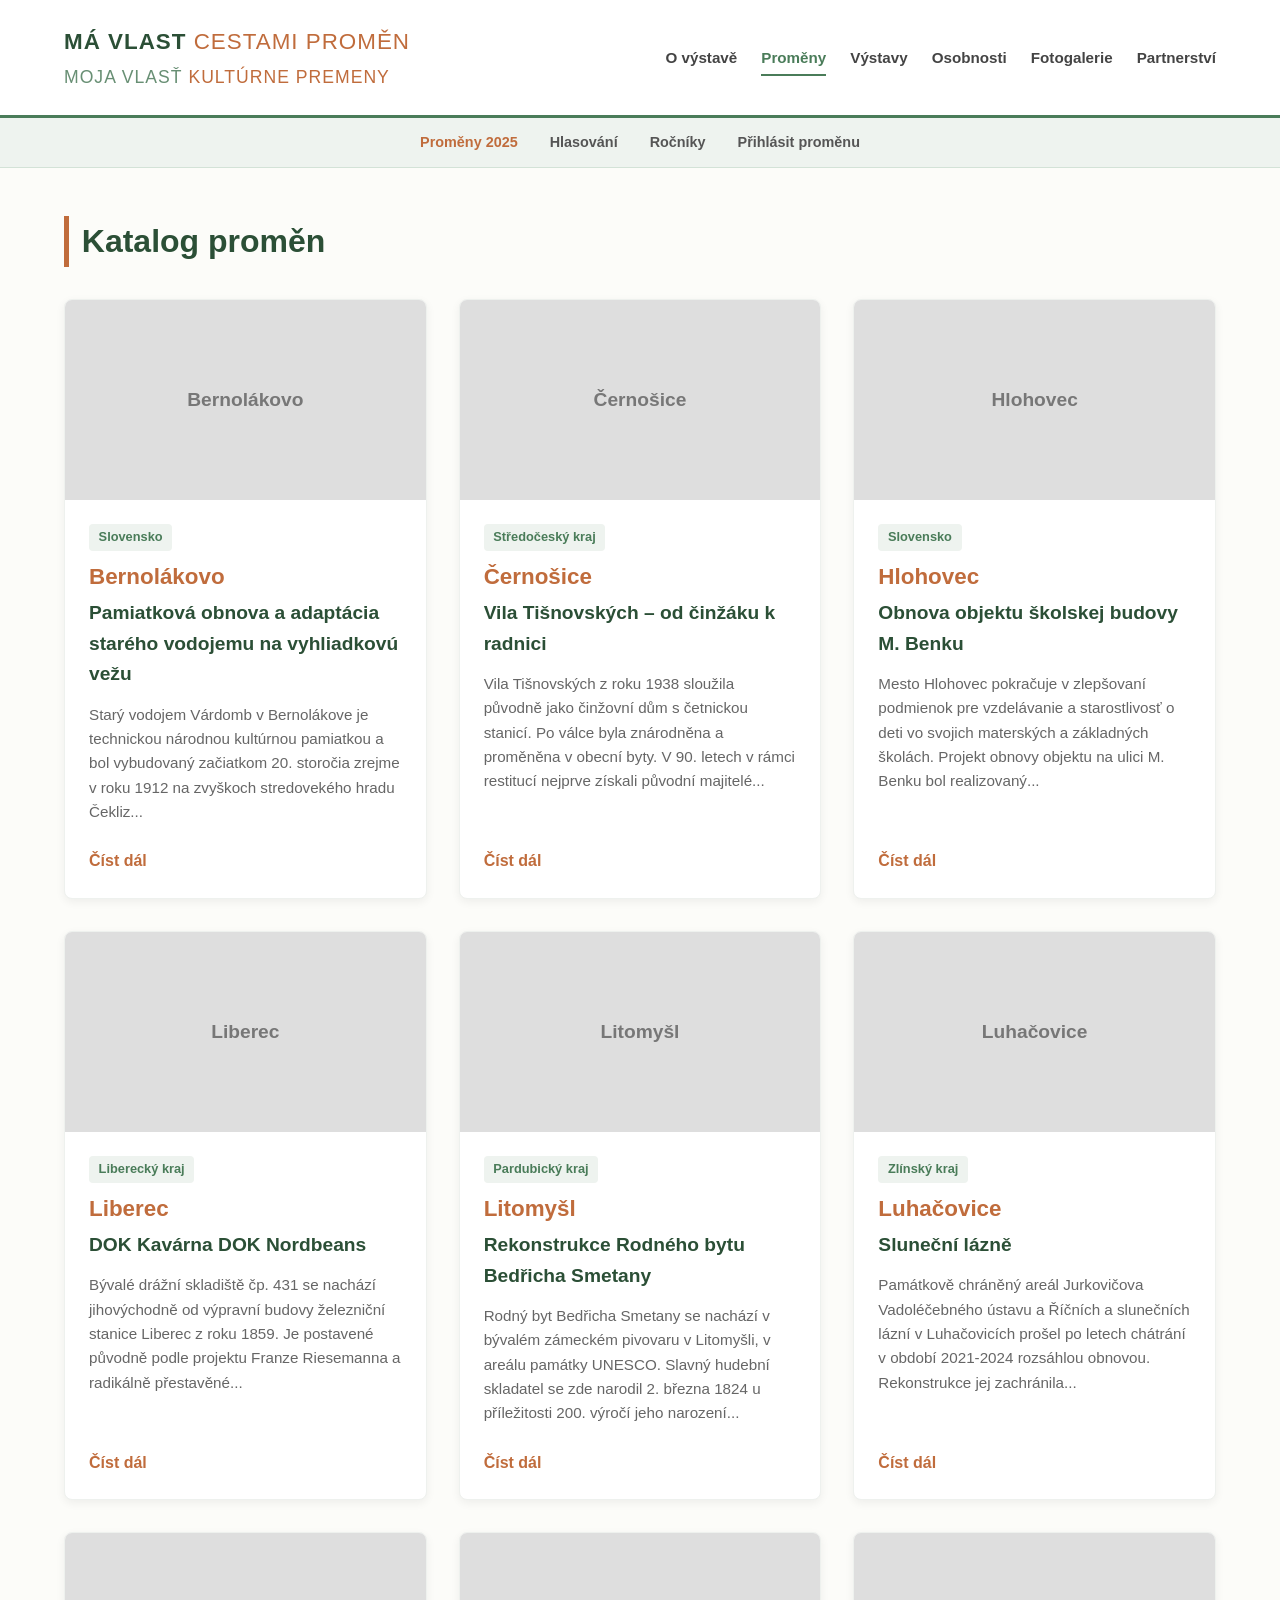
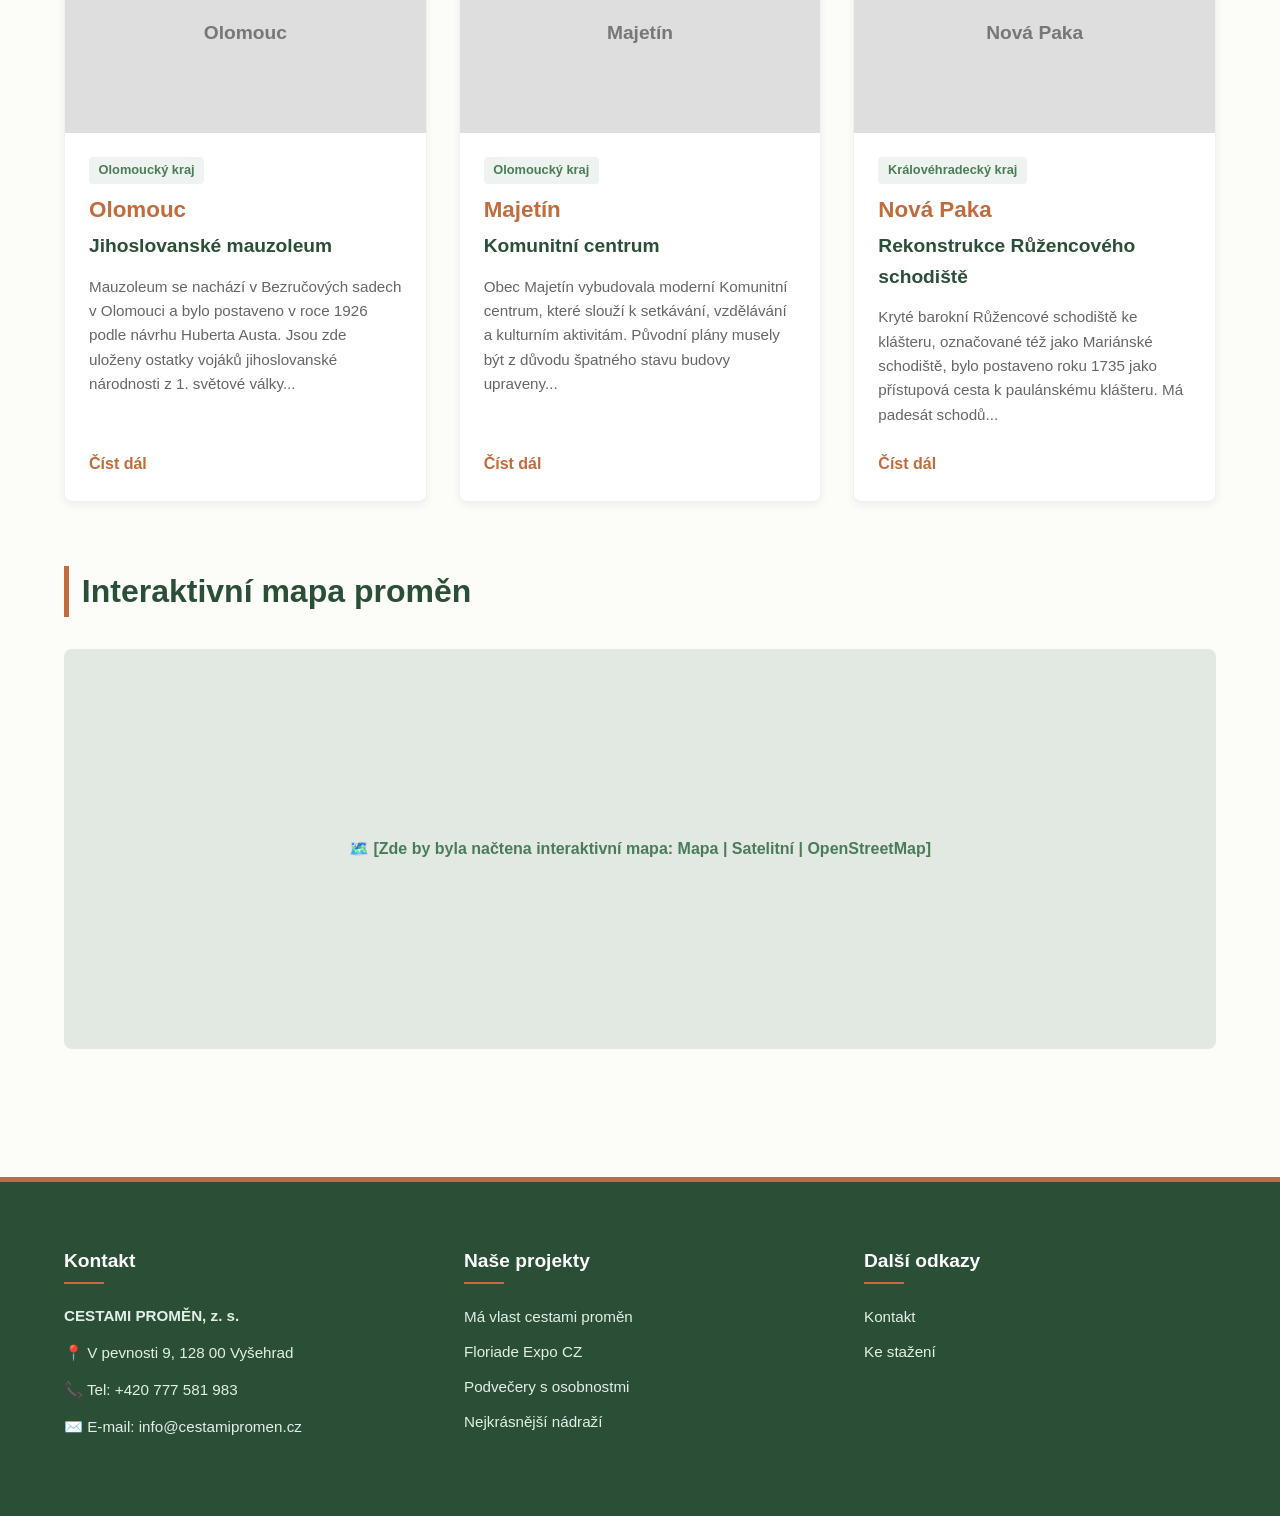
==== promeny.html @ 9107a29b "haf" ====
<!DOCTYPE html>
<html lang="cs">
<head>
    <meta charset="UTF-8">
    <meta name="viewport" content="width=device-width, initial-scale=1.0">
    <title>Přehled Proměn | Má vlast cestami proměn</title>
    <link rel="stylesheet" href="style.css">
</head>
<body>

    <header class="main-header">
        <div class="container header-container">
            <div class="logo-area">
                <h1>MÁ VLAST <span>CESTAMI PROMĚN</span></h1>
                <h2>MOJA VLASŤ <span>KULTÚRNE PREMENY</span></h2>
            </div>
            <nav class="main-nav">
                <ul>
                    <li><a href="index.html">O výstavě</a></li>
                    <li><a href="promeny.html" class="active">Proměny</a></li>
                    <li><a href="#">Výstavy</a></li>
                    <li><a href="#">Osobnosti</a></li>
                    <li><a href="#">Fotogalerie</a></li>
                    <li><a href="#">Partnerství</a></li>
                </ul>
            </nav>
        </div>
    </header>

    <div class="submenu-bar">
        <div class="container submenu-flex">
            <a href="#" class="sub-link active">Proměny 2025</a>
            <a href="#" class="sub-link">Hlasování</a>
            <a href="#" class="sub-link">Ročníky</a>
            <a href="#" class="sub-link">Přihlásit proměnu</a>
        </div>
    </div>

    <main class="container content-wrapper">
        
        <section class="promeny-section">
            <h2 class="section-title">Katalog proměn</h2>
            <div class="promeny-grid">

                <div class="promena-card">
                    <div class="card-img-placeholder">Bernolákovo</div>
                    <div class="card-body">
                        <span class="badge region">Slovensko</span>
                        <h3 class="location">Bernolákovo</h3>
                        <h4 class="project-title">Pamiatková obnova a adaptácia starého vodojemu na vyhliadkovú vežu</h4>
                        <p class="description">Starý vodojem Várdomb v Bernolákove je technickou národnou kultúrnou pamiatkou a bol vybudovaný začiatkom 20. storočia zrejme v roku 1912 na zvyškoch stredovekého hradu Čekliz...</p>
                        <a href="#" class="read-more">Číst dál</a>
                    </div>
                </div>

                <div class="promena-card">
                    <div class="card-img-placeholder">Černošice</div>
                    <div class="card-body">
                        <span class="badge region">Středočeský kraj</span>
                        <h3 class="location">Černošice</h3>
                        <h4 class="project-title">Vila Tišnovských – od činžáku k radnici</h4>
                        <p class="description">Vila Tišnovských z roku 1938 sloužila původně jako činžovní dům s četnickou stanicí. Po válce byla znárodněna a proměněna v obecní byty. V 90. letech v rámci restitucí nejprve získali původní majitelé...</p>
                        <a href="#" class="read-more">Číst dál</a>
                    </div>
                </div>

                <div class="promena-card">
                    <div class="card-img-placeholder">Hlohovec</div>
                    <div class="card-body">
                        <span class="badge region">Slovensko</span>
                        <h3 class="location">Hlohovec</h3>
                        <h4 class="project-title">Obnova objektu školskej budovy M. Benku</h4>
                        <p class="description">Mesto Hlohovec pokračuje v zlepšovaní podmienok pre vzdelávanie a starostlivosť o deti vo svojich materských a základných školách. Projekt obnovy objektu na ulici M. Benku bol realizovaný...</p>
                        <a href="#" class="read-more">Číst dál</a>
                    </div>
                </div>

                <div class="promena-card">
                    <div class="card-img-placeholder">Liberec</div>
                    <div class="card-body">
                        <span class="badge region">Liberecký kraj</span>
                        <h3 class="location">Liberec</h3>
                        <h4 class="project-title">DOK Kavárna DOK Nordbeans</h4>
                        <p class="description">Bývalé drážní skladiště čp. 431 se nachází jihovýchodně od výpravní budovy železniční stanice Liberec z roku 1859. Je postavené původně podle projektu Franze Riesemanna a radikálně přestavěné...</p>
                        <a href="#" class="read-more">Číst dál</a>
                    </div>
                </div>

                <div class="promena-card">
                    <div class="card-img-placeholder">Litomyšl</div>
                    <div class="card-body">
                        <span class="badge region">Pardubický kraj</span>
                        <h3 class="location">Litomyšl</h3>
                        <h4 class="project-title">Rekonstrukce Rodného bytu Bedřicha Smetany</h4>
                        <p class="description">Rodný byt Bedřicha Smetany se nachází v bývalém zámeckém pivovaru v Litomyšli, v areálu památky UNESCO. Slavný hudební skladatel se zde narodil 2. března 1824 u příležitosti 200. výročí jeho narození...</p>
                        <a href="#" class="read-more">Číst dál</a>
                    </div>
                </div>

                <div class="promena-card">
                    <div class="card-img-placeholder">Luhačovice</div>
                    <div class="card-body">
                        <span class="badge region">Zlínský kraj</span>
                        <h3 class="location">Luhačovice</h3>
                        <h4 class="project-title">Sluneční lázně</h4>
                        <p class="description">Památkově chráněný areál Jurkovičova Vadoléčebného ústavu a Říčních a slunečních lázní v Luhačovicích prošel po letech chátrání v období 2021-2024 rozsáhlou obnovou. Rekonstrukce jej zachránila...</p>
                        <a href="#" class="read-more">Číst dál</a>
                    </div>
                </div>

                <div class="promena-card">
                    <div class="card-img-placeholder">Olomouc</div>
                    <div class="card-body">
                        <span class="badge region">Olomoucký kraj</span>
                        <h3 class="location">Olomouc</h3>
                        <h4 class="project-title">Jihoslovanské mauzoleum</h4>
                        <p class="description">Mauzoleum se nachází v Bezručových sadech v Olomouci a bylo postaveno v roce 1926 podle návrhu Huberta Austa. Jsou zde uloženy ostatky vojáků jihoslovanské národnosti z 1. světové války...</p>
                        <a href="#" class="read-more">Číst dál</a>
                    </div>
                </div>

                <div class="promena-card">
                    <div class="card-img-placeholder">Majetín</div>
                    <div class="card-body">
                        <span class="badge region">Olomoucký kraj</span>
                        <h3 class="location">Majetín</h3>
                        <h4 class="project-title">Komunitní centrum</h4>
                        <p class="description">Obec Majetín vybudovala moderní Komunitní centrum, které slouží k setkávání, vzdělávání a kulturním aktivitám. Původní plány musely být z důvodu špatného stavu budovy upraveny...</p>
                        <a href="#" class="read-more">Číst dál</a>
                    </div>
                </div>

                <div class="promena-card">
                    <div class="card-img-placeholder">Nová Paka</div>
                    <div class="card-body">
                        <span class="badge region">Královéhradecký kraj</span>
                        <h3 class="location">Nová Paka</h3>
                        <h4 class="project-title">Rekonstrukce Růžencového schodiště</h4>
                        <p class="description">Kryté barokní Růžencové schodiště ke klášteru, označované též jako Mariánské schodiště, bylo postaveno roku 1735 jako přístupová cesta k paulánskému klášteru. Má padesát schodů...</p>
                        <a href="#" class="read-more">Číst dál</a>
                    </div>
                </div>

            </div>
        </section>

        <section class="map-section">
            <h2 class="section-title">Interaktivní mapa proměn</h2>
            <div class="map-placeholder">
                <p>🗺️ [Zde by byla načtena interaktivní mapa: Mapa | Satelitní | OpenStreetMap]</p>
            </div>
        </section>

    </main>

    <footer class="main-footer">
        <div class="container footer-grid">
            <div class="footer-col">
                <h3>Kontakt</h3>
                <p><strong>CESTAMI PROMĚN, z. s.</strong></p>
                <p>📍 V pevnosti 9, 128 00 Vyšehrad</p>
                <p>📞 Tel: +420 777 581 983</p>
                <p>✉️ E-mail: info@cestamipromen.cz</p>
            </div>
            <div class="footer-col">
                <h3>Naše projekty</h3>
                <ul>
                    <li><a href="#">Má vlast cestami proměn</a></li>
                    <li><a href="#">Floriade Expo CZ</a></li>
                    <li><a href="#">Podvečery s osobnostmi</a></li>
                    <li><a href="#">Nejkrásnější nádraží</a></li>
                </ul>
            </div>
            <div class="footer-col">
                <h3>Další odkazy</h3>
                <ul>
                    <li><a href="#">Kontakt</a></li>
                    <li><a href="#">Ke stažení</a></li>
                </ul>
            </div>
        </div>
    </footer>

</body>
</html>
---- style.css ----
/* ZÁKLADNÍ RESET A NASTAVENÍ */
* {
    margin: 0;
    padding: 0;
    box-sizing: border-box;
}

body {
    font-family: 'Segoe UI', Tahoma, Geneva, Verdana, sans-serif;
    line-height: 1.6;
    color: #333;
    background-color: #fcfcf9;
}

.container {
    width: 90%;
    max-width: 1200px;
    margin: 0 auto;
}

a {
    text-decoration: none;
    color: inherit;
    transition: color 0.3s ease;
}

img {
    max-width: 100%;
    display: block;
}

.text-center {
    text-align: center;
}

/* HEADER A NAVIGACE */
.main-header {
    background-color: #ffffff;
    border-bottom: 3px solid #4a7c59;
    padding: 1.5rem 0;
    box-shadow: 0 2px 5px rgba(0,0,0,0.05);
}

.header-container {
    display: flex;
    justify-content: space-between;
    align-items: center;
    flex-wrap: wrap;
    gap: 1.5rem;
}

.logo-area h1, .logo-area h2 {
    font-size: 1.4rem;
    color: #2b4f36;
    letter-spacing: 1px;
}

.logo-area h2 {
    font-size: 1.1rem;
    color: #688f74;
    font-weight: normal;
    margin-top: 0.2rem;
}

.logo-area h1 span, .logo-area h2 span {
    font-weight: 300;
    color: #c06c3c;
}

.main-nav ul {
    display: flex;
    list-style: none;
    gap: 1.5rem;
    flex-wrap: wrap;
}

.main-nav a {
    font-weight: 600;
    font-size: 0.95rem;
    color: #444;
    padding: 0.5rem 0;
    border-bottom: 2px solid transparent;
}

.main-nav a:hover, .main-nav a.active {
    color: #4a7c59;
    border-bottom-color: #4a7c59;
}

/* SUBMENU PRO PROMĚNY */
.submenu-bar {
    background-color: #eef3ef;
    padding: 0.8rem 0;
    border-bottom: 1px solid #d3e2d7;
}

.submenu-flex {
    display: flex;
    justify-content: center;
    gap: 2rem;
    flex-wrap: wrap;
}

.sub-link {
    font-size: 0.9rem;
    font-weight: 600;
    color: #555;
}

.sub-link:hover, .sub-link.active {
    color: #c06c3c;
}

/* HERO / AKČNÍ SEKCE */
.hero-section {
    background: linear-gradient(135deg, #4a7c59 0%, #2b4f36 100%);
    padding: 3rem 0;
    color: white;
}

.hero-grid {
    display: grid;
    grid-template-columns: repeat(auto-fit, minmax(280px, 1xl));
    gap: 1.5rem;
}

.hero-btn {
    display: block;
    text-align: center;
    padding: 1.5rem;
    font-size: 1.1rem;
    font-weight: bold;
    border-radius: 6px;
    box-shadow: 0 4px 6px rgba(0,0,0,0.15);
    transition: transform 0.2s, box-shadow 0.2s;
}

.hero-btn:hover {
    transform: translateY(-3px);
    box-shadow: 0 6px 12px rgba(0,0,0,0.25);
}

.btn-primary { background-color: #c06c3c; color: white; }
.btn-secondary { background-color: #dca842; color: #2b4f36; }
.btn-tertiary { background-color: #ffffff; color: #2b4f36; }

/* OBSAH */
.content-wrapper {
    padding: 3rem 0;
}

.section-title {
    font-size: 2rem;
    color: #2b4f36;
    margin-bottom: 2rem;
    border-left: 5px solid #c06c3c;
    padding-left: 0.8rem;
}

/* OZNÁMENÍ */
.announcements {
    margin-bottom: 3rem;
}

.alert-box {
    background-color: #e1f0e6;
    border-left: 5px solid #4a7c59;
    padding: 1rem 1.5rem;
    margin-bottom: 1rem;
    border-radius: 0 6px 6px 0;
    font-size: 1.1rem;
}

.alert-box.slovak {
    background-color: #fbf0e8;
    border-left-color: #c06c3c;
}

/* GRID ČLÁNKŮ A KARET */
.articles-grid, .promeny-grid {
    display: grid;
    grid-template-columns: repeat(auto-fit, minmax(320px, 1fr));
    gap: 2rem;
    margin-bottom: 2.5rem;
}

.article-card, .promena-card {
    background: white;
    border-radius: 8px;
    overflow: hidden;
    box-shadow: 0 3px 10px rgba(0,0,0,0.06);
    border: 1px solid #eef1ee;
    display: flex;
    flex-direction: column;
}

.image-placeholder, .card-img-placeholder {
    background-color: #dedede;
    height: 200px;
    display: flex;
    align-items: center;
    justify-content: center;
    color: #777;
    font-weight: bold;
    font-size: 1.2rem;
}

.article-content, .card-body {
    padding: 1.5rem;
    display: flex;
    flex-direction: column;
    flex-grow: 1;
}

.article-content h3, .project-title {
    font-size: 1.2rem;
    color: #2b4f36;
    margin-bottom: 0.8rem;
}

.article-content p, .description {
    font-size: 0.95rem;
    color: #666;
    margin-bottom: 1.5rem;
    flex-grow: 1;
}

.read-more {
    font-weight: bold;
    color: #c06c3c;
    align-self: flex-start;
}

.read-more:hover {
    color: #2b4f36;
}

.btn-more {
    display: inline-block;
    padding: 0.8rem 2rem;
    background-color: #4a7c59;
    color: white;
    font-weight: bold;
    border-radius: 4px;
}

.btn-more:hover {
    background-color: #2b4f36;
}

/* DETAILY PROMĚN */
.badge {
    align-self: flex-start;
    padding: 0.2rem 0.6rem;
    font-size: 0.8rem;
    font-weight: bold;
    border-radius: 4px;
    margin-bottom: 0.5rem;
}

.badge.region {
    background-color: #eef3ef;
    color: #4a7c59;
}

.location {
    font-size: 1.4rem;
    color: #c06c3c;
    margin-bottom: 0.2rem;
}

/* PATRONI */
.patrons-section {
    margin-top: 4rem;
    background-color: #f3f6f3;
    padding: 3rem 2rem;
    border-radius: 8px;
}

.patrons-grid {
    display: grid;
    grid-template-columns: repeat(auto-fit, minmax(280px, 1fr));
    gap: 2rem;
}

.patron-card {
    background: white;
    padding: 1.5rem;
    border-radius: 6px;
    text-align: center;
    box-shadow: 0 2px 6px rgba(0,0,0,0.04);
}

.patron-avatar {
    width: 90px;
    height: 90px;
    background-color: #cbd5cb;
    border-radius: 50%;
    margin: 0 auto 1rem;
    display: flex;
    align-items: center;
    justify-content: center;
    font-size: 0.8rem;
    color: #555;
    text-align: center;
    padding: 0 0.5rem;
}

.patron-card h4 {
    color: #2b4f36;
    margin-bottom: 0.2rem;
}

.patron-role {
    font-size: 0.85rem;
    color: #888;
    margin-bottom: 1rem;
}

.quote {
    font-style: italic;
    color: #555;
    position: relative;
    padding: 0 1rem;
}

/* MAPA */
.map-section {
    margin-top: 4rem;
}

.map-placeholder {
    background-color: #e2e8e2;
    height: 400px;
    border-radius: 8px;
    display: flex;
    align-items: center;
    justify-content: center;
    color: #4a7c59;
    font-weight: bold;
}

/* FOOTER */
.main-footer {
    background-color: #2b4f36;
    color: #e1f0e6;
    padding: 4rem 0;
    margin-top: 5rem;
    border-top: 5px solid #c06c3c;
}

.footer-grid {
    display: grid;
    grid-template-columns: repeat(auto-fit, minmax(250px, 1fr));
    gap: 3rem;
}

.footer-col h3 {
    color: #ffffff;
    font-size: 1.2rem;
    margin-bottom: 1.2rem;
    position: relative;
    padding-bottom: 0.5rem;
}

.footer-col h3::after {
    content: '';
    position: absolute;
    bottom: 0;
    left: 0;
    width: 40px;
    height: 2px;
    background-color: #c06c3c;
}

.footer-col p {
    margin-bottom: 0.8rem;
    font-size: 0.95rem;
}

.footer-col ul {
    list-style: none;
}

.footer-col ul li {
    margin-bottom: 0.6rem;
}

.footer-col ul a {
    font-size: 0.95rem;
}

.footer-col ul a:hover {
    color: #ffffff;
    text-decoration: underline;
}

/* RESPONSIVITA PRO MENŠÍ ZAŘÍZENÍ */
@media (max-width: 768px) {
    .header-container {
        flex-direction: column;
        text-align: center;
    }
    
    .main-nav ul {
        justify-content: center;
    }
    
    .hero-grid {
        grid-template-columns: 1fr;
    }
    
    .section-title {
        font-size: 1.6rem;
    }
}
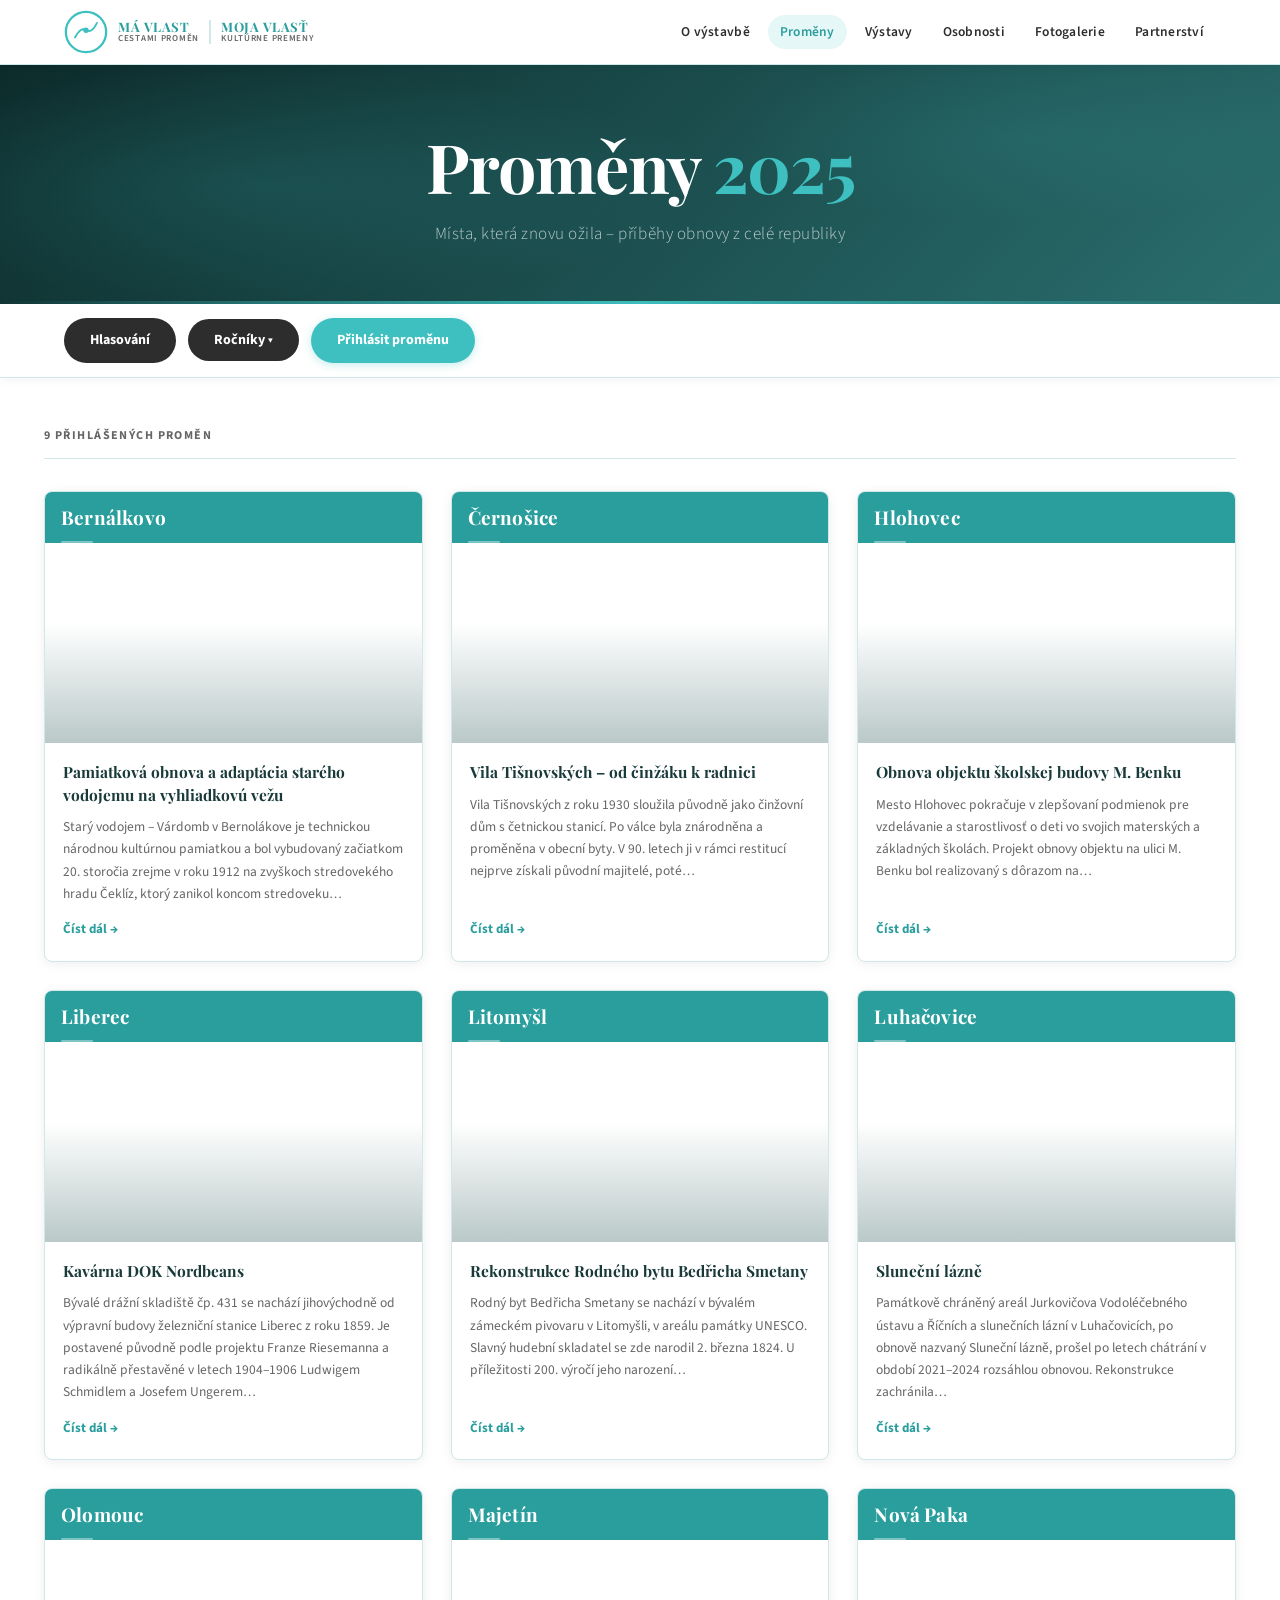
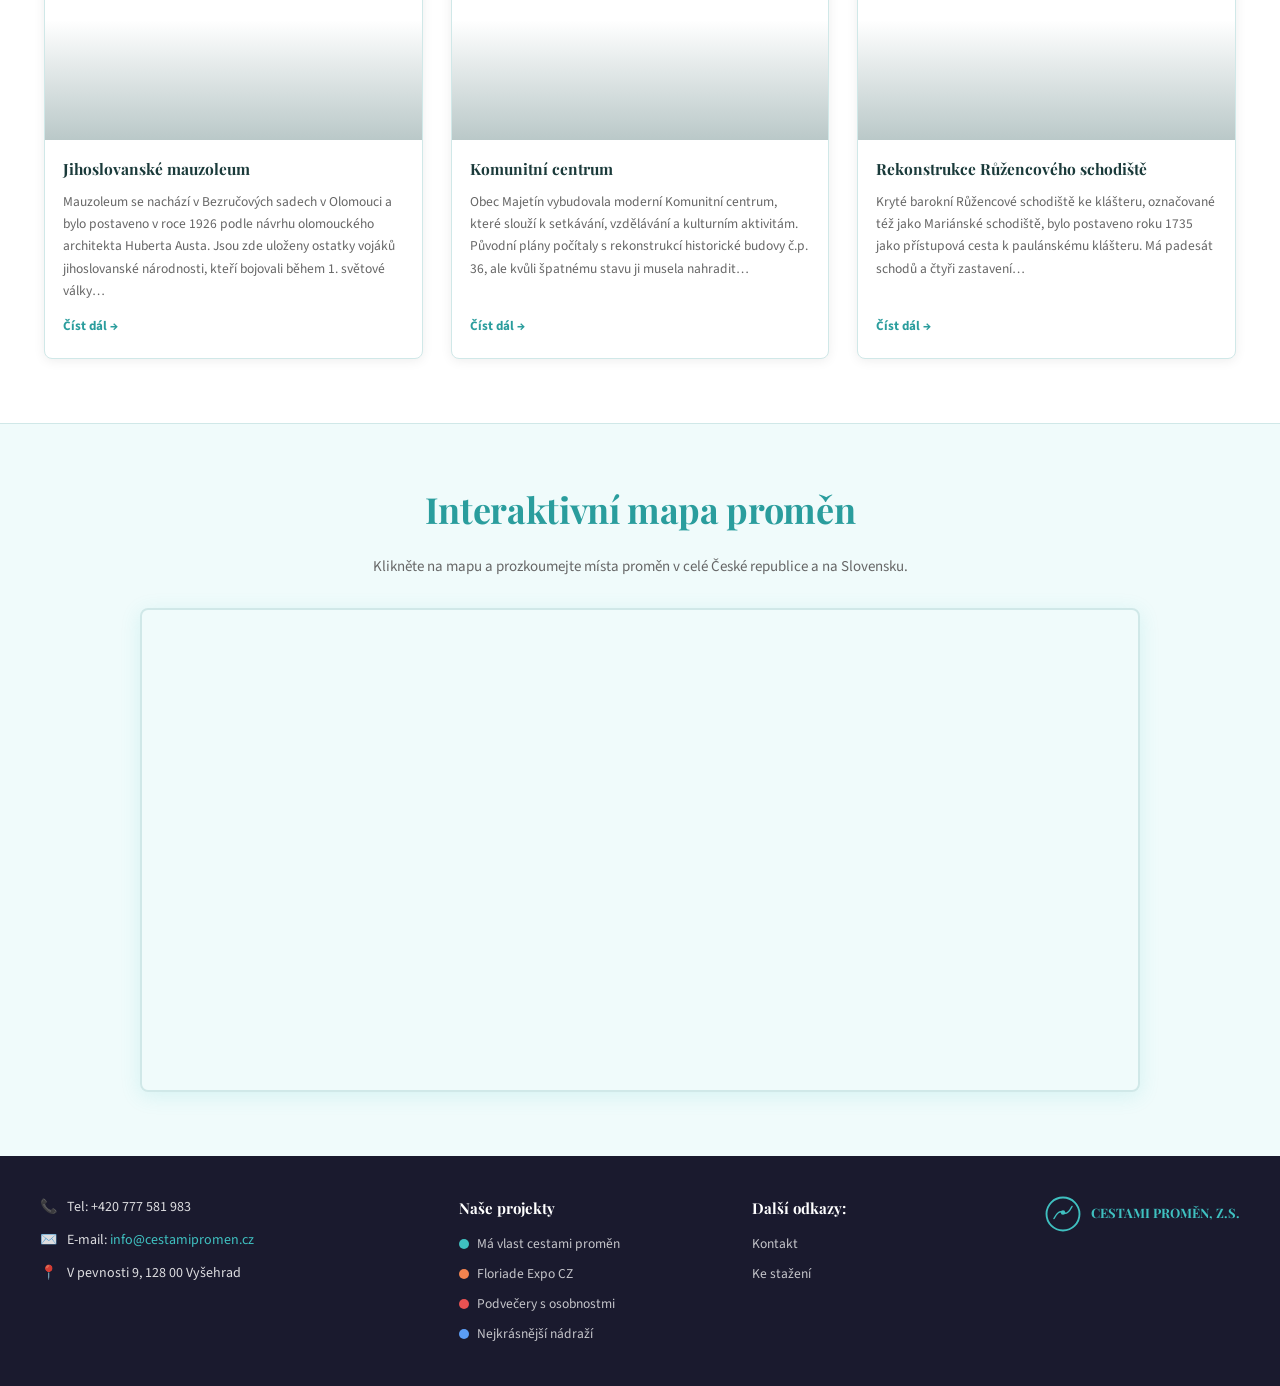
==== commit f0746d8c: "8:14" ====
--- a/promeny.html
+++ b/promeny.html
@@ -1,185 +1,311 @@
 <!DOCTYPE html>
 <html lang="cs">
 <head>
-    <meta charset="UTF-8">
-    <meta name="viewport" content="width=device-width, initial-scale=1.0">
-    <title>Přehled Proměn | Má vlast cestami proměn</title>
-    <link rel="stylesheet" href="style.css">
+  <meta charset="UTF-8" />
+  <meta name="viewport" content="width=device-width, initial-scale=1.0" />
+  <title>Proměny 2025 – Má vlast cestami proměn</title>
+  <link rel="stylesheet" href="style.css" />
+  <link rel="stylesheet" href="promeny.css" />
+  <link href="https://fonts.googleapis.com/css2?family=Playfair+Display:wght@400;700&family=Source+Sans+3:wght@300;400;600&display=swap" rel="stylesheet" />
 </head>
 <body>
 
-    <header class="main-header">
-        <div class="container header-container">
-            <div class="logo-area">
-                <h1>MÁ VLAST <span>CESTAMI PROMĚN</span></h1>
-                <h2>MOJA VLASŤ <span>KULTÚRNE PREMENY</span></h2>
-            </div>
-            <nav class="main-nav">
-                <ul>
-                    <li><a href="index.html">O výstavě</a></li>
-                    <li><a href="promeny.html" class="active">Proměny</a></li>
-                    <li><a href="#">Výstavy</a></li>
-                    <li><a href="#">Osobnosti</a></li>
-                    <li><a href="#">Fotogalerie</a></li>
-                    <li><a href="#">Partnerství</a></li>
-                </ul>
-            </nav>
-        </div>
-    </header>
-
-    <div class="submenu-bar">
-        <div class="container submenu-flex">
-            <a href="#" class="sub-link active">Proměny 2025</a>
-            <a href="#" class="sub-link">Hlasování</a>
-            <a href="#" class="sub-link">Ročníky</a>
-            <a href="#" class="sub-link">Přihlásit proměnu</a>
-        </div>
-    </div>
-
-    <main class="container content-wrapper">
-        
-        <section class="promeny-section">
-            <h2 class="section-title">Katalog proměn</h2>
-            <div class="promeny-grid">
-
-                <div class="promena-card">
-                    <div class="card-img-placeholder">Bernolákovo</div>
-                    <div class="card-body">
-                        <span class="badge region">Slovensko</span>
-                        <h3 class="location">Bernolákovo</h3>
-                        <h4 class="project-title">Pamiatková obnova a adaptácia starého vodojemu na vyhliadkovú vežu</h4>
-                        <p class="description">Starý vodojem Várdomb v Bernolákove je technickou národnou kultúrnou pamiatkou a bol vybudovaný začiatkom 20. storočia zrejme v roku 1912 na zvyškoch stredovekého hradu Čekliz...</p>
-                        <a href="#" class="read-more">Číst dál</a>
-                    </div>
-                </div>
-
-                <div class="promena-card">
-                    <div class="card-img-placeholder">Černošice</div>
-                    <div class="card-body">
-                        <span class="badge region">Středočeský kraj</span>
-                        <h3 class="location">Černošice</h3>
-                        <h4 class="project-title">Vila Tišnovských – od činžáku k radnici</h4>
-                        <p class="description">Vila Tišnovských z roku 1938 sloužila původně jako činžovní dům s četnickou stanicí. Po válce byla znárodněna a proměněna v obecní byty. V 90. letech v rámci restitucí nejprve získali původní majitelé...</p>
-                        <a href="#" class="read-more">Číst dál</a>
-                    </div>
-                </div>
-
-                <div class="promena-card">
-                    <div class="card-img-placeholder">Hlohovec</div>
-                    <div class="card-body">
-                        <span class="badge region">Slovensko</span>
-                        <h3 class="location">Hlohovec</h3>
-                        <h4 class="project-title">Obnova objektu školskej budovy M. Benku</h4>
-                        <p class="description">Mesto Hlohovec pokračuje v zlepšovaní podmienok pre vzdelávanie a starostlivosť o deti vo svojich materských a základných školách. Projekt obnovy objektu na ulici M. Benku bol realizovaný...</p>
-                        <a href="#" class="read-more">Číst dál</a>
-                    </div>
-                </div>
-
-                <div class="promena-card">
-                    <div class="card-img-placeholder">Liberec</div>
-                    <div class="card-body">
-                        <span class="badge region">Liberecký kraj</span>
-                        <h3 class="location">Liberec</h3>
-                        <h4 class="project-title">DOK Kavárna DOK Nordbeans</h4>
-                        <p class="description">Bývalé drážní skladiště čp. 431 se nachází jihovýchodně od výpravní budovy železniční stanice Liberec z roku 1859. Je postavené původně podle projektu Franze Riesemanna a radikálně přestavěné...</p>
-                        <a href="#" class="read-more">Číst dál</a>
-                    </div>
-                </div>
-
-                <div class="promena-card">
-                    <div class="card-img-placeholder">Litomyšl</div>
-                    <div class="card-body">
-                        <span class="badge region">Pardubický kraj</span>
-                        <h3 class="location">Litomyšl</h3>
-                        <h4 class="project-title">Rekonstrukce Rodného bytu Bedřicha Smetany</h4>
-                        <p class="description">Rodný byt Bedřicha Smetany se nachází v bývalém zámeckém pivovaru v Litomyšli, v areálu památky UNESCO. Slavný hudební skladatel se zde narodil 2. března 1824 u příležitosti 200. výročí jeho narození...</p>
-                        <a href="#" class="read-more">Číst dál</a>
-                    </div>
-                </div>
-
-                <div class="promena-card">
-                    <div class="card-img-placeholder">Luhačovice</div>
-                    <div class="card-body">
-                        <span class="badge region">Zlínský kraj</span>
-                        <h3 class="location">Luhačovice</h3>
-                        <h4 class="project-title">Sluneční lázně</h4>
-                        <p class="description">Památkově chráněný areál Jurkovičova Vadoléčebného ústavu a Říčních a slunečních lázní v Luhačovicích prošel po letech chátrání v období 2021-2024 rozsáhlou obnovou. Rekonstrukce jej zachránila...</p>
-                        <a href="#" class="read-more">Číst dál</a>
-                    </div>
-                </div>
-
-                <div class="promena-card">
-                    <div class="card-img-placeholder">Olomouc</div>
-                    <div class="card-body">
-                        <span class="badge region">Olomoucký kraj</span>
-                        <h3 class="location">Olomouc</h3>
-                        <h4 class="project-title">Jihoslovanské mauzoleum</h4>
-                        <p class="description">Mauzoleum se nachází v Bezručových sadech v Olomouci a bylo postaveno v roce 1926 podle návrhu Huberta Austa. Jsou zde uloženy ostatky vojáků jihoslovanské národnosti z 1. světové války...</p>
-                        <a href="#" class="read-more">Číst dál</a>
-                    </div>
-                </div>
-
-                <div class="promena-card">
-                    <div class="card-img-placeholder">Majetín</div>
-                    <div class="card-body">
-                        <span class="badge region">Olomoucký kraj</span>
-                        <h3 class="location">Majetín</h3>
-                        <h4 class="project-title">Komunitní centrum</h4>
-                        <p class="description">Obec Majetín vybudovala moderní Komunitní centrum, které slouží k setkávání, vzdělávání a kulturním aktivitám. Původní plány musely být z důvodu špatného stavu budovy upraveny...</p>
-                        <a href="#" class="read-more">Číst dál</a>
-                    </div>
-                </div>
-
-                <div class="promena-card">
-                    <div class="card-img-placeholder">Nová Paka</div>
-                    <div class="card-body">
-                        <span class="badge region">Královéhradecký kraj</span>
-                        <h3 class="location">Nová Paka</h3>
-                        <h4 class="project-title">Rekonstrukce Růžencového schodiště</h4>
-                        <p class="description">Kryté barokní Růžencové schodiště ke klášteru, označované též jako Mariánské schodiště, bylo postaveno roku 1735 jako přístupová cesta k paulánskému klášteru. Má padesát schodů...</p>
-                        <a href="#" class="read-more">Číst dál</a>
-                    </div>
-                </div>
-
-            </div>
-        </section>
-
-        <section class="map-section">
-            <h2 class="section-title">Interaktivní mapa proměn</h2>
-            <div class="map-placeholder">
-                <p>🗺️ [Zde by byla načtena interaktivní mapa: Mapa | Satelitní | OpenStreetMap]</p>
-            </div>
-        </section>
-
-    </main>
-
-    <footer class="main-footer">
-        <div class="container footer-grid">
-            <div class="footer-col">
-                <h3>Kontakt</h3>
-                <p><strong>CESTAMI PROMĚN, z. s.</strong></p>
-                <p>📍 V pevnosti 9, 128 00 Vyšehrad</p>
-                <p>📞 Tel: +420 777 581 983</p>
-                <p>✉️ E-mail: info@cestamipromen.cz</p>
-            </div>
-            <div class="footer-col">
-                <h3>Naše projekty</h3>
-                <ul>
-                    <li><a href="#">Má vlast cestami proměn</a></li>
-                    <li><a href="#">Floriade Expo CZ</a></li>
-                    <li><a href="#">Podvečery s osobnostmi</a></li>
-                    <li><a href="#">Nejkrásnější nádraží</a></li>
-                </ul>
-            </div>
-            <div class="footer-col">
-                <h3>Další odkazy</h3>
-                <ul>
-                    <li><a href="#">Kontakt</a></li>
-                    <li><a href="#">Ke stažení</a></li>
-                </ul>
-            </div>
-        </div>
-    </footer>
-
+  <!-- NAVBAR -->
+  <header class="navbar">
+    <div class="navbar-inner">
+      <div class="navbar-logo">
+        <a href="index.html" class="logo-link">
+          <div class="logo-icon">
+            <svg viewBox="0 0 48 48" fill="none" xmlns="http://www.w3.org/2000/svg">
+              <circle cx="24" cy="24" r="22" stroke="var(--teal)" stroke-width="2.5"/>
+              <path d="M12 30 Q18 18 24 22 Q30 26 36 14" stroke="var(--teal)" stroke-width="2" fill="none" stroke-linecap="round"/>
+              <circle cx="24" cy="22" r="3" fill="var(--teal)"/>
+            </svg>
+          </div>
+        </a>
+        <div class="logo-text">
+          <span class="logo-main">MÁ VLAST</span>
+          <span class="logo-sub">CESTAMI PROMĚN</span>
+        </div>
+        <div class="logo-text logo-text-right">
+          <span class="logo-main">MOJA VLASŤ</span>
+          <span class="logo-sub">KULTÚRNE PREMENY</span>
+        </div>
+      </div>
+      <nav class="navbar-links">
+        <a href="index.html">O výstavbě</a>
+        <a href="promeny.html" class="active">Proměny</a>
+        <a href="#">Výstavy</a>
+        <a href="#">Osobnosti</a>
+        <a href="#">Fotogalerie</a>
+        <a href="#">Partnerství</a>
+      </nav>
+      <button class="hamburger" id="hamburger" aria-label="Menu">
+        <span></span><span></span><span></span>
+      </button>
+    </div>
+    <div class="mobile-menu" id="mobileMenu">
+      <a href="index.html">O výstavbě</a>
+      <a href="promeny.html">Proměny</a>
+      <a href="#">Výstavy</a>
+      <a href="#">Osobnosti</a>
+      <a href="#">Fotogalerie</a>
+      <a href="#">Partnerství</a>
+    </div>
+  </header>
+
+  <!-- PAGE HERO -->
+  <section class="page-hero">
+    <div class="page-hero-inner">
+      <h1 class="page-hero-title">Proměny <span>2025</span></h1>
+      <p class="page-hero-sub">Místa, která znovu ožila – příběhy obnovy z celé republiky</p>
+    </div>
+  </section>
+
+  <!-- ACTION BAR -->
+  <div class="action-bar">
+    <div class="action-bar-inner">
+      <a href="#" class="pill-btn pill-dark">Hlasování</a>
+      <div class="dropdown-wrap">
+        <button class="pill-btn pill-dark dropdown-toggle" id="rocnikyBtn">Ročníky ▾</button>
+        <div class="dropdown-menu" id="rocnikyMenu">
+          <a href="#">2025</a>
+          <a href="#">2024</a>
+          <a href="#">2023</a>
+          <a href="#">2022</a>
+          <a href="#">2021</a>
+          <a href="#">Archiv…</a>
+        </div>
+      </div>
+      <a href="#" class="pill-btn pill-teal">Přihlásit proměnu</a>
+    </div>
+  </div>
+
+  <!-- CARDS GRID -->
+  <main class="promeny-page-main">
+
+    <!-- SECTION LABEL -->
+    <div class="grid-label">9 přihlášených proměn</div>
+
+    <div class="promeny-full-grid">
+
+      <!-- 1 Bernálkovo -->
+      <article class="pcard" style="--delay:0s">
+        <div class="pcard-city">Bernálkovo</div>
+        <div class="pcard-img" style="background-image:url('https://images.unsplash.com/photo-1570267933516-c61f2e4bbd51?w=700&q=80')">
+          <div class="pcard-img-overlay"></div>
+        </div>
+        <div class="pcard-body">
+          <h2>Pamiatková obnova a adaptácia starého vodojemu na vyhliadkovú vežu</h2>
+          <p>Starý vodojem – Várdomb v Bernolákove je technickou národnou kultúrnou pamiatkou a bol vybudovaný začiatkom 20. storočia zrejme v roku 1912 na zvyškoch stredovekého hradu Čeklíz, ktorý zanikol koncom stredoveku…</p>
+          <a href="#" class="pcard-link">Číst dál →</a>
+        </div>
+      </article>
+
+      <!-- 2 Černošice -->
+      <article class="pcard" style="--delay:0.05s">
+        <div class="pcard-city">Černošice</div>
+        <div class="pcard-img" style="background-image:url('https://images.unsplash.com/photo-1600585154340-be6161a56a0c?w=700&q=80')">
+          <div class="pcard-img-overlay"></div>
+        </div>
+        <div class="pcard-body">
+          <h2>Vila Tišnovských – od činžáku k radnici</h2>
+          <p>Vila Tišnovských z roku 1930 sloužila původně jako činžovní dům s četnickou stanicí. Po válce byla znárodněna a proměněna v obecní byty. V 90. letech ji v rámci restitucí nejprve získali původní majitelé, poté…</p>
+          <a href="#" class="pcard-link">Číst dál →</a>
+        </div>
+      </article>
+
+      <!-- 3 Hlohovec -->
+      <article class="pcard" style="--delay:0.1s">
+        <div class="pcard-city">Hlohovec</div>
+        <div class="pcard-img" style="background-image:url('https://images.unsplash.com/photo-1580582932707-520aed937b7b?w=700&q=80')">
+          <div class="pcard-img-overlay"></div>
+        </div>
+        <div class="pcard-body">
+          <h2>Obnova objektu školskej budovy M. Benku</h2>
+          <p>Mesto Hlohovec pokračuje v zlepšovaní podmienok pre vzdelávanie a starostlivosť o deti vo svojich materských a základných školách. Projekt obnovy objektu na ulici M. Benku bol realizovaný s dôrazom na…</p>
+          <a href="#" class="pcard-link">Číst dál →</a>
+        </div>
+      </article>
+
+      <!-- 4 Liberec -->
+      <article class="pcard" style="--delay:0.15s">
+        <div class="pcard-city">Liberec</div>
+        <div class="pcard-img" style="background-image:url('https://images.unsplash.com/photo-1517248135467-4c7edcad34c4?w=700&q=80')">
+          <div class="pcard-img-overlay"></div>
+        </div>
+        <div class="pcard-body">
+          <h2>Kavárna DOK Nordbeans</h2>
+          <p>Bývalé drážní skladiště čp. 431 se nachází jihovýchodně od výpravní budovy železniční stanice Liberec z roku 1859. Je postavené původně podle projektu Franze Riesemanna a radikálně přestavěné v letech 1904–1906 Ludwigem Schmidlem a Josefem Ungerem…</p>
+          <a href="#" class="pcard-link">Číst dál →</a>
+        </div>
+      </article>
+
+      <!-- 5 Litomyšl -->
+      <article class="pcard" style="--delay:0.2s">
+        <div class="pcard-city">Litomyšl</div>
+        <div class="pcard-img" style="background-image:url('https://images.unsplash.com/photo-1599930113854-d6d7fd521f10?w=700&q=80')">
+          <div class="pcard-img-overlay"></div>
+        </div>
+        <div class="pcard-body">
+          <h2>Rekonstrukce Rodného bytu Bedřicha Smetany</h2>
+          <p>Rodný byt Bedřicha Smetany se nachází v bývalém zámeckém pivovaru v Litomyšli, v areálu památky UNESCO. Slavný hudební skladatel se zde narodil 2. března 1824. U příležitosti 200. výročí jeho narození…</p>
+          <a href="#" class="pcard-link">Číst dál →</a>
+        </div>
+      </article>
+
+      <!-- 6 Luhačovice -->
+      <article class="pcard" style="--delay:0.25s">
+        <div class="pcard-city">Luhačovice</div>
+        <div class="pcard-img" style="background-image:url('https://images.unsplash.com/photo-1563293815-51dba7b38e5d?w=700&q=80')">
+          <div class="pcard-img-overlay"></div>
+        </div>
+        <div class="pcard-body">
+          <h2>Sluneční lázně</h2>
+          <p>Památkově chráněný areál Jurkovičova Vodoléčebného ústavu a Říčních a slunečních lázní v Luhačovicích, po obnově nazvaný Sluneční lázně, prošel po letech chátrání v období 2021–2024 rozsáhlou obnovou. Rekonstrukce zachránila…</p>
+          <a href="#" class="pcard-link">Číst dál →</a>
+        </div>
+      </article>
+
+      <!-- 7 Olomouc -->
+      <article class="pcard" style="--delay:0.3s">
+        <div class="pcard-city">Olomouc</div>
+        <div class="pcard-img" style="background-image:url('https://images.unsplash.com/photo-1541364983171-a8ba01e95cfc?w=700&q=80')">
+          <div class="pcard-img-overlay"></div>
+        </div>
+        <div class="pcard-body">
+          <h2>Jihoslovanské mauzoleum</h2>
+          <p>Mauzoleum se nachází v Bezručových sadech v Olomouci a bylo postaveno v roce 1926 podle návrhu olomouckého architekta Huberta Austa. Jsou zde uloženy ostatky vojáků jihoslovanské národnosti, kteří bojovali během 1. světové války…</p>
+          <a href="#" class="pcard-link">Číst dál →</a>
+        </div>
+      </article>
+
+      <!-- 8 Majetín -->
+      <article class="pcard" style="--delay:0.35s">
+        <div class="pcard-city">Majetín</div>
+        <div class="pcard-img" style="background-image:url('https://images.unsplash.com/photo-1523217582562-09d0def993a6?w=700&q=80')">
+          <div class="pcard-img-overlay"></div>
+        </div>
+        <div class="pcard-body">
+          <h2>Komunitní centrum</h2>
+          <p>Obec Majetín vybudovala moderní Komunitní centrum, které slouží k setkávání, vzdělávání a kulturním aktivitám. Původní plány počítaly s rekonstrukcí historické budovy č.p. 36, ale kvůli špatnému stavu ji musela nahradit…</p>
+          <a href="#" class="pcard-link">Číst dál →</a>
+        </div>
+      </article>
+
+      <!-- 9 Nová Paka -->
+      <article class="pcard" style="--delay:0.4s">
+        <div class="pcard-city">Nová Paka</div>
+        <div class="pcard-img" style="background-image:url('https://images.unsplash.com/photo-1548625149-720754953fe5?w=700&q=80')">
+          <div class="pcard-img-overlay"></div>
+        </div>
+        <div class="pcard-body">
+          <h2>Rekonstrukce Růžencového schodiště</h2>
+          <p>Kryté barokní Růžencové schodiště ke klášteru, označované též jako Mariánské schodiště, bylo postaveno roku 1735 jako přístupová cesta k paulánskému klášteru. Má padesát schodů a čtyři zastavení…</p>
+          <a href="#" class="pcard-link">Číst dál →</a>
+        </div>
+      </article>
+
+    </div>
+  </main>
+
+  <!-- INTERACTIVE MAP -->
+  <section class="promeny-map-section">
+    <div class="promeny-map-inner">
+      <h2 class="section-title">Interaktivní mapa proměn</h2>
+      <p class="map-desc">Klikněte na mapu a prozkoumejte místa proměn v celé České republice a na Slovensku.</p>
+      <div class="gmap-wrap">
+        <iframe
+          class="gmap-iframe gmap-large"
+          src="https://maps.google.com/maps?q=Czech+Republic&t=m&z=7&ie=UTF8&iwloc=&output=embed"
+          allowfullscreen
+          loading="lazy"
+          referrerpolicy="no-referrer-when-downgrade"
+          title="Interaktivní mapa proměn">
+        </iframe>
+      </div>
+    </div>
+  </section>
+
+  <!-- FOOTER -->
+  <footer class="footer">
+    <div class="footer-inner">
+      <div class="footer-contact">
+        <div class="footer-contact-item">
+          <span class="footer-icon">📞</span>
+          <span>Tel: +420 777 581 983</span>
+        </div>
+        <div class="footer-contact-item">
+          <span class="footer-icon">✉️</span>
+          <span>E-mail: <a href="mailto:info@cestamipromen.cz">info@cestamipromen.cz</a></span>
+        </div>
+        <div class="footer-contact-item">
+          <span class="footer-icon">📍</span>
+          <span>V pevnosti 9, 128 00 Vyšehrad</span>
+        </div>
+      </div>
+      <div class="footer-projects">
+        <p class="footer-heading">Naše projekty</p>
+        <ul>
+          <li><span class="dot dot-teal"></span><a href="index.html">Má vlast cestami proměn</a></li>
+          <li><span class="dot dot-orange"></span><a href="#">Floriade Expo CZ</a></li>
+          <li><span class="dot dot-red"></span><a href="#">Podvečery s osobnostmi</a></li>
+          <li><span class="dot dot-blue"></span><a href="#">Nejkrásnější nádraží</a></li>
+        </ul>
+      </div>
+      <div class="footer-links">
+        <p class="footer-heading">Další odkazy:</p>
+        <ul>
+          <li><a href="#">Kontakt</a></li>
+          <li><a href="#">Ke stažení</a></li>
+        </ul>
+      </div>
+      <div class="footer-logo-wrap">
+        <div class="footer-logo">
+          <div class="logo-icon logo-icon-sm">
+            <svg viewBox="0 0 48 48" fill="none" xmlns="http://www.w3.org/2000/svg">
+              <circle cx="24" cy="24" r="22" stroke="var(--teal)" stroke-width="2.5"/>
+              <path d="M12 30 Q18 18 24 22 Q30 26 36 14" stroke="var(--teal)" stroke-width="2" fill="none" stroke-linecap="round"/>
+              <circle cx="24" cy="22" r="3" fill="var(--teal)"/>
+            </svg>
+          </div>
+          <div>
+            <div class="footer-logo-text">CESTAMI PROMĚN, Z.S.</div>
+          </div>
+        </div>
+      </div>
+    </div>
+  </footer>
+
+  <script>
+    // Hamburger
+    const hamburger = document.getElementById('hamburger');
+    const mobileMenu = document.getElementById('mobileMenu');
+    hamburger.addEventListener('click', () => {
+      mobileMenu.classList.toggle('open');
+      hamburger.classList.toggle('open');
+    });
+
+    // Ročníky dropdown
+    const rocnikyBtn = document.getElementById('rocnikyBtn');
+    const rocnikyMenu = document.getElementById('rocnikyMenu');
+    rocnikyBtn.addEventListener('click', (e) => {
+      e.stopPropagation();
+      rocnikyMenu.classList.toggle('open');
+    });
+    document.addEventListener('click', () => rocnikyMenu.classList.remove('open'));
+
+    // Scroll-reveal animation for cards
+    const observer = new IntersectionObserver((entries) => {
+      entries.forEach(entry => {
+        if (entry.isIntersecting) {
+          entry.target.classList.add('visible');
+          observer.unobserve(entry.target);
+        }
+      });
+    }, { threshold: 0.1 });
+
+    document.querySelectorAll('.pcard').forEach(card => observer.observe(card));
+  </script>
 </body>
 </html>
--- a/style.css
+++ b/style.css
@@ -1,416 +1,735 @@
-/* ZÁKLADNÍ RESET A NASTAVENÍ */
-* {
-    margin: 0;
-    padding: 0;
-    box-sizing: border-box;
-}
+/* =============================================
+   MÁ VLAST CESTAMI PROMĚN — Stylesheet
+   ============================================= */
 
-body {
-    font-family: 'Segoe UI', Tahoma, Geneva, Verdana, sans-serif;
-    line-height: 1.6;
-    color: #333;
-    background-color: #fcfcf9;
-}
-
-.container {
-    width: 90%;
+   :root {
+    --teal: #3fc0c0;
+    --teal-dark: #2a9d9d;
+    --teal-light: #e6f7f7;
+    --teal-faint: #f0fbfb;
+    --dark: #1a1a2e;
+    --text: #2d2d2d;
+    --text-muted: #666;
+    --border: #d0e8e8;
+    --white: #ffffff;
+    --bg: #f8f8f8;
+    --card-shadow: 0 2px 12px rgba(63,192,192,0.12);
+    --card-shadow-hover: 0 6px 24px rgba(63,192,192,0.25);
+    --font-display: 'Playfair Display', Georgia, serif;
+    --font-body: 'Source Sans 3', 'Helvetica Neue', sans-serif;
+    --radius: 6px;
+    --radius-pill: 999px;
+  }
+  
+  *, *::before, *::after { box-sizing: border-box; margin: 0; padding: 0; }
+  
+  html { scroll-behavior: smooth; }
+  
+  body {
+    font-family: var(--font-body);
+    color: var(--text);
+    background: var(--white);
+    line-height: 1.65;
+    font-size: 16px;
+  }
+  
+  a { color: inherit; text-decoration: none; }
+  ul { list-style: none; }
+  img { max-width: 100%; display: block; }
+  
+  /* =============================================
+     NAVBAR
+     ============================================= */
+  
+  .navbar {
+    position: sticky;
+    top: 0;
+    z-index: 1000;
+    background: var(--white);
+    border-bottom: 1px solid var(--border);
+    box-shadow: 0 1px 8px rgba(0,0,0,0.07);
+  }
+  
+  .navbar-inner {
+    display: flex;
+    align-items: center;
+    justify-content: space-between;
     max-width: 1200px;
     margin: 0 auto;
-}
-
-a {
-    text-decoration: none;
-    color: inherit;
-    transition: color 0.3s ease;
-}
-
-img {
-    max-width: 100%;
+    padding: 10px 24px;
+    gap: 16px;
+  }
+  
+  .navbar-logo {
+    display: flex;
+    align-items: center;
+    gap: 10px;
+    flex-shrink: 0;
+  }
+  
+  .logo-icon {
+    width: 44px;
+    height: 44px;
+    flex-shrink: 0;
+  }
+  
+  .logo-icon-sm {
+    width: 36px;
+    height: 36px;
+  }
+  
+  .logo-text {
+    display: flex;
+    flex-direction: column;
+    line-height: 1.1;
+  }
+  
+  .logo-text-right {
+    border-left: 2px solid var(--border);
+    padding-left: 10px;
+  }
+  
+  .logo-main {
+    font-family: var(--font-display);
+    font-size: 13px;
+    font-weight: 700;
+    color: var(--teal-dark);
+    letter-spacing: 0.04em;
+    text-transform: uppercase;
+  }
+  
+  .logo-sub {
+    font-size: 9px;
+    color: var(--text-muted);
+    letter-spacing: 0.08em;
+    text-transform: uppercase;
+    font-weight: 600;
+  }
+  
+  .navbar-links {
+    display: flex;
+    align-items: center;
+    gap: 6px;
+    flex-wrap: wrap;
+  }
+  
+  .navbar-links a {
+    font-size: 13.5px;
+    font-weight: 600;
+    color: var(--text);
+    padding: 6px 12px;
+    border-radius: var(--radius-pill);
+    transition: all 0.2s;
+    letter-spacing: 0.02em;
+    white-space: nowrap;
+  }
+  
+  .navbar-links a:hover,
+  .navbar-links a.active {
+    background: var(--teal-light);
+    color: var(--teal-dark);
+  }
+  
+  .hamburger {
+    display: none;
+    flex-direction: column;
+    gap: 5px;
+    background: none;
+    border: none;
+    cursor: pointer;
+    padding: 4px;
+  }
+  
+  .hamburger span {
     display: block;
-}
-
-.text-center {
-    text-align: center;
-}
-
-/* HEADER A NAVIGACE */
-.main-header {
-    background-color: #ffffff;
-    border-bottom: 3px solid #4a7c59;
-    padding: 1.5rem 0;
-    box-shadow: 0 2px 5px rgba(0,0,0,0.05);
-}
-
-.header-container {
-    display: flex;
-    justify-content: space-between;
-    align-items: center;
-    flex-wrap: wrap;
-    gap: 1.5rem;
-}
-
-.logo-area h1, .logo-area h2 {
-    font-size: 1.4rem;
-    color: #2b4f36;
-    letter-spacing: 1px;
-}
-
-.logo-area h2 {
-    font-size: 1.1rem;
-    color: #688f74;
-    font-weight: normal;
-    margin-top: 0.2rem;
-}
-
-.logo-area h1 span, .logo-area h2 span {
-    font-weight: 300;
-    color: #c06c3c;
-}
-
-.main-nav ul {
-    display: flex;
-    list-style: none;
-    gap: 1.5rem;
-    flex-wrap: wrap;
-}
-
-.main-nav a {
+    width: 24px;
+    height: 2px;
+    background: var(--teal-dark);
+    border-radius: 2px;
+    transition: all 0.3s;
+  }
+  
+  .hamburger.open span:nth-child(1) { transform: rotate(45deg) translate(5px,5px); }
+  .hamburger.open span:nth-child(2) { opacity: 0; }
+  .hamburger.open span:nth-child(3) { transform: rotate(-45deg) translate(5px,-5px); }
+  
+  .mobile-menu {
+    display: none;
+    flex-direction: column;
+    background: var(--white);
+    border-top: 1px solid var(--border);
+    padding: 12px 24px 16px;
+  }
+  
+  .mobile-menu.open { display: flex; }
+  
+  .mobile-menu a {
+    padding: 10px 0;
+    font-size: 15px;
     font-weight: 600;
-    font-size: 0.95rem;
-    color: #444;
-    padding: 0.5rem 0;
-    border-bottom: 2px solid transparent;
-}
-
-.main-nav a:hover, .main-nav a.active {
-    color: #4a7c59;
-    border-bottom-color: #4a7c59;
-}
-
-/* SUBMENU PRO PROMĚNY */
-.submenu-bar {
-    background-color: #eef3ef;
-    padding: 0.8rem 0;
-    border-bottom: 1px solid #d3e2d7;
-}
-
-.submenu-flex {
-    display: flex;
-    justify-content: center;
-    gap: 2rem;
-    flex-wrap: wrap;
-}
-
-.sub-link {
-    font-size: 0.9rem;
-    font-weight: 600;
-    color: #555;
-}
-
-.sub-link:hover, .sub-link.active {
-    color: #c06c3c;
-}
-
-/* HERO / AKČNÍ SEKCE */
-.hero-section {
-    background: linear-gradient(135deg, #4a7c59 0%, #2b4f36 100%);
-    padding: 3rem 0;
-    color: white;
-}
-
-.hero-grid {
-    display: grid;
-    grid-template-columns: repeat(auto-fit, minmax(280px, 1xl));
-    gap: 1.5rem;
-}
-
-.hero-btn {
-    display: block;
-    text-align: center;
-    padding: 1.5rem;
-    font-size: 1.1rem;
-    font-weight: bold;
-    border-radius: 6px;
-    box-shadow: 0 4px 6px rgba(0,0,0,0.15);
-    transition: transform 0.2s, box-shadow 0.2s;
-}
-
-.hero-btn:hover {
-    transform: translateY(-3px);
-    box-shadow: 0 6px 12px rgba(0,0,0,0.25);
-}
-
-.btn-primary { background-color: #c06c3c; color: white; }
-.btn-secondary { background-color: #dca842; color: #2b4f36; }
-.btn-tertiary { background-color: #ffffff; color: #2b4f36; }
-
-/* OBSAH */
-.content-wrapper {
-    padding: 3rem 0;
-}
-
-.section-title {
-    font-size: 2rem;
-    color: #2b4f36;
-    margin-bottom: 2rem;
-    border-left: 5px solid #c06c3c;
-    padding-left: 0.8rem;
-}
-
-/* OZNÁMENÍ */
-.announcements {
-    margin-bottom: 3rem;
-}
-
-.alert-box {
-    background-color: #e1f0e6;
-    border-left: 5px solid #4a7c59;
-    padding: 1rem 1.5rem;
-    margin-bottom: 1rem;
-    border-radius: 0 6px 6px 0;
-    font-size: 1.1rem;
-}
-
-.alert-box.slovak {
-    background-color: #fbf0e8;
-    border-left-color: #c06c3c;
-}
-
-/* GRID ČLÁNKŮ A KARET */
-.articles-grid, .promeny-grid {
-    display: grid;
-    grid-template-columns: repeat(auto-fit, minmax(320px, 1fr));
-    gap: 2rem;
-    margin-bottom: 2.5rem;
-}
-
-.article-card, .promena-card {
-    background: white;
-    border-radius: 8px;
+    color: var(--text);
+    border-bottom: 1px solid var(--teal-faint);
+  }
+  
+  .mobile-menu a:last-child { border-bottom: none; }
+  
+  /* =============================================
+     HERO SLIDER
+     ============================================= */
+  
+  .hero {
+    position: relative;
+    height: 420px;
     overflow: hidden;
-    box-shadow: 0 3px 10px rgba(0,0,0,0.06);
-    border: 1px solid #eef1ee;
-    display: flex;
-    flex-direction: column;
-}
-
-.image-placeholder, .card-img-placeholder {
-    background-color: #dedede;
-    height: 200px;
+    background: #111;
+  }
+  
+  .hero-slider { position: relative; width: 100%; height: 100%; }
+  
+  .hero-slide {
+    position: absolute;
+    inset: 0;
+    background-size: cover;
+    background-position: center;
+    opacity: 0;
+    transition: opacity 0.8s ease;
+  }
+  
+  .hero-slide.active { opacity: 1; }
+  
+  .hero-btn {
+    position: absolute;
+    top: 50%;
+    transform: translateY(-50%);
+    background: rgba(255,255,255,0.85);
+    border: none;
+    border-radius: 50%;
+    width: 40px;
+    height: 40px;
+    font-size: 22px;
+    line-height: 1;
+    cursor: pointer;
+    z-index: 10;
     display: flex;
     align-items: center;
     justify-content: center;
-    color: #777;
-    font-weight: bold;
-    font-size: 1.2rem;
-}
-
-.article-content, .card-body {
-    padding: 1.5rem;
-    display: flex;
-    flex-direction: column;
-    flex-grow: 1;
-}
-
-.article-content h3, .project-title {
-    font-size: 1.2rem;
-    color: #2b4f36;
-    margin-bottom: 0.8rem;
-}
-
-.article-content p, .description {
-    font-size: 0.95rem;
-    color: #666;
-    margin-bottom: 1.5rem;
-    flex-grow: 1;
-}
-
-.read-more {
-    font-weight: bold;
-    color: #c06c3c;
+    color: var(--teal-dark);
+    transition: background 0.2s;
+    box-shadow: 0 2px 8px rgba(0,0,0,0.18);
+  }
+  
+  .hero-btn:hover { background: var(--white); }
+  .hero-btn-prev { left: 16px; }
+  .hero-btn-next { right: 16px; }
+  
+  /* =============================================
+     CTA STRIP
+     ============================================= */
+  
+  .cta-strip {
+    display: flex;
+    justify-content: center;
+    flex-wrap: wrap;
+    gap: 16px;
+    padding: 28px 24px;
+    background: var(--teal-faint);
+    border-bottom: 1px solid var(--border);
+  }
+  
+  .cta-btn {
+    background: var(--teal);
+    color: var(--white);
+    padding: 13px 24px;
+    border-radius: var(--radius-pill);
+    font-size: 14px;
+    font-weight: 700;
+    letter-spacing: 0.02em;
+    transition: all 0.25s;
+    text-align: center;
+    box-shadow: 0 2px 8px rgba(63,192,192,0.3);
+  }
+  
+  .cta-btn:hover {
+    background: var(--teal-dark);
+    transform: translateY(-2px);
+    box-shadow: 0 5px 16px rgba(63,192,192,0.4);
+  }
+  
+  .cta-btn-alt {
+    background: var(--teal-dark);
+  }
+  
+  /* =============================================
+     MAP SECTION
+     ============================================= */
+  
+  .map-section {
+    background: var(--bg);
+    padding: 32px 24px 0;
+  }
+  
+  .map-placeholder {
+    max-width: 900px;
+    margin: 0 auto;
+    border: 2px solid var(--border);
+    border-radius: var(--radius);
+    overflow: hidden;
+    background: #e8f4f4;
+  }
+  
+  .map-label {
+    text-align: center;
+    font-size: 20px;
+    font-family: var(--font-display);
+    font-weight: 700;
+    color: var(--teal-dark);
+    padding: 16px 0 8px;
+    background: var(--teal-faint);
+  }
+  
+  .gmap-iframe {
+    display: block;
+    width: 100%;
+    height: 420px;
+    border: none;
+  }
+  
+  .map-banner {
+    max-width: 900px;
+    margin: 16px auto 0;
+    background: var(--teal-dark);
+    color: var(--white);
+    padding: 14px 20px;
+    font-size: 13.5px;
+    font-weight: 600;
+    line-height: 1.6;
+  }
+  
+  /* =============================================
+     SHARED SECTION STYLES
+     ============================================= */
+  
+  .section {
+    max-width: 1200px;
+    margin: 0 auto;
+    padding: 56px 24px;
+  }
+  
+  .section-title {
+    font-family: var(--font-display);
+    font-size: 36px;
+    font-weight: 700;
+    color: var(--teal-dark);
+    text-align: center;
+    margin-bottom: 36px;
+    letter-spacing: -0.01em;
+  }
+  
+  /* =============================================
+     ARTICLES GRID
+     ============================================= */
+  
+  .articles-grid {
+    display: grid;
+    grid-template-columns: repeat(3, 1fr);
+    gap: 24px;
+    margin-bottom: 32px;
+  }
+  
+  .article-card {
+    background: var(--white);
+    border: 1px solid var(--border);
+    border-radius: var(--radius);
+    overflow: hidden;
+    box-shadow: var(--card-shadow);
+    transition: all 0.25s;
+    display: flex;
+    flex-direction: column;
+  }
+  
+  .article-card:hover {
+    transform: translateY(-4px);
+    box-shadow: var(--card-shadow-hover);
+  }
+  
+  .article-img {
+    height: 180px;
+    background-size: cover;
+    background-position: center;
+    flex-shrink: 0;
+  }
+  
+  .article-body {
+    padding: 18px;
+    flex: 1;
+    display: flex;
+    flex-direction: column;
+    gap: 10px;
+  }
+  
+  .article-body h3 {
+    font-family: var(--font-display);
+    font-size: 16px;
+    font-weight: 700;
+    color: var(--teal-dark);
+    line-height: 1.4;
+  }
+  
+  .article-body p {
+    font-size: 14px;
+    color: var(--text-muted);
+    line-height: 1.6;
+    flex: 1;
+  }
+  
+  .read-more {
+    display: inline-block;
+    color: var(--teal-dark);
+    font-weight: 700;
+    font-size: 13px;
+    border: 2px solid var(--teal);
+    border-radius: var(--radius-pill);
+    padding: 5px 16px;
+    transition: all 0.2s;
     align-self: flex-start;
-}
-
-.read-more:hover {
-    color: #2b4f36;
-}
-
-.btn-more {
+    margin-top: auto;
+  }
+  
+  .read-more:hover {
+    background: var(--teal);
+    color: var(--white);
+  }
+  
+  .center-btn-wrap {
+    text-align: center;
+  }
+  
+  /* =============================================
+     PILL BUTTON
+     ============================================= */
+  
+  .pill-btn {
     display: inline-block;
-    padding: 0.8rem 2rem;
-    background-color: #4a7c59;
-    color: white;
-    font-weight: bold;
-    border-radius: 4px;
-}
-
-.btn-more:hover {
-    background-color: #2b4f36;
-}
-
-/* DETAILY PROMĚN */
-.badge {
-    align-self: flex-start;
-    padding: 0.2rem 0.6rem;
-    font-size: 0.8rem;
-    font-weight: bold;
-    border-radius: 4px;
-    margin-bottom: 0.5rem;
-}
-
-.badge.region {
-    background-color: #eef3ef;
-    color: #4a7c59;
-}
-
-.location {
-    font-size: 1.4rem;
-    color: #c06c3c;
-    margin-bottom: 0.2rem;
-}
-
-/* PATRONI */
-.patrons-section {
-    margin-top: 4rem;
-    background-color: #f3f6f3;
-    padding: 3rem 2rem;
-    border-radius: 8px;
-}
-
-.patrons-grid {
+    background: var(--teal);
+    color: var(--white);
+    padding: 11px 26px;
+    border-radius: var(--radius-pill);
+    font-size: 14px;
+    font-weight: 700;
+    transition: all 0.22s;
+    box-shadow: 0 2px 6px rgba(63,192,192,0.2);
+  }
+  
+  .pill-btn:hover {
+    background: var(--teal-dark);
+    transform: translateY(-2px);
+    box-shadow: 0 4px 14px rgba(63,192,192,0.35);
+  }
+  
+  .pill-dark {
+    background: #2d2d2d;
+    color: var(--white);
+    box-shadow: none;
+  }
+  
+  .pill-dark:hover {
+    background: #111;
+  }
+  
+  /* =============================================
+     PROMENY SECTION
+     ============================================= */
+  
+  .promeny-section {
+    background: var(--teal-faint);
+    max-width: 100%;
+    padding: 56px 0;
+  }
+  
+  .promeny-section .section-title {
+    max-width: 1200px;
+    margin: 0 auto 20px;
+    padding: 0 24px;
+  }
+  
+  .promeny-actions {
+    display: flex;
+    gap: 14px;
+    justify-content: center;
+    flex-wrap: wrap;
+    margin-bottom: 36px;
+    padding: 0 24px;
+  }
+  
+  .promeny-grid {
     display: grid;
-    grid-template-columns: repeat(auto-fit, minmax(280px, 1fr));
-    gap: 2rem;
-}
-
-.patron-card {
-    background: white;
-    padding: 1.5rem;
-    border-radius: 6px;
-    text-align: center;
-    box-shadow: 0 2px 6px rgba(0,0,0,0.04);
-}
-
-.patron-avatar {
-    width: 90px;
-    height: 90px;
-    background-color: #cbd5cb;
+    grid-template-columns: repeat(3, 1fr);
+    gap: 28px;
+    max-width: 1200px;
+    margin: 0 auto;
+    padding: 0 24px;
+  }
+  
+  .promeny-card {
+    background: var(--white);
+    border-radius: var(--radius);
+    overflow: hidden;
+    box-shadow: var(--card-shadow);
+    transition: all 0.25s;
+    display: flex;
+    flex-direction: column;
+  }
+  
+  .promeny-card:hover {
+    transform: translateY(-4px);
+    box-shadow: var(--card-shadow-hover);
+  }
+  
+  .promeny-city {
+    background: var(--teal);
+    color: var(--white);
+    font-family: var(--font-display);
+    font-size: 18px;
+    font-weight: 700;
+    padding: 10px 16px;
+    letter-spacing: 0.01em;
+  }
+  
+  .promeny-img {
+    height: 180px;
+    background-size: cover;
+    background-position: center;
+  }
+  
+  .promeny-body {
+    padding: 16px;
+    flex: 1;
+    display: flex;
+    flex-direction: column;
+    gap: 10px;
+  }
+  
+  .promeny-body h3 {
+    font-family: var(--font-display);
+    font-size: 15px;
+    font-weight: 700;
+    color: var(--teal-dark);
+    line-height: 1.4;
+  }
+  
+  .promeny-body p {
+    font-size: 13.5px;
+    color: var(--text-muted);
+    line-height: 1.6;
+    flex: 1;
+  }
+  
+  /* =============================================
+     PATRONS SECTION
+     ============================================= */
+  
+  .patrons-section { padding-bottom: 64px; }
+  
+  .patrons-grid {
+    display: grid;
+    grid-template-columns: repeat(2, 1fr);
+    gap: 32px;
+    max-width: 800px;
+    margin: 0 auto;
+  }
+  
+  .patron-card {
+    background: var(--white);
+    border: 1px solid var(--border);
+    border-radius: var(--radius);
+    overflow: hidden;
+    box-shadow: var(--card-shadow);
+    display: flex;
+    flex-direction: column;
+  }
+  
+  .patron-img-wrap {
+    overflow: hidden;
+  }
+  
+  .patron-img {
+    height: 260px;
+    background-size: cover;
+    background-position: center top;
+    transition: transform 0.4s;
+  }
+  
+  .patron-card:hover .patron-img {
+    transform: scale(1.04);
+  }
+  
+  .patron-body {
+    padding: 20px;
+    background: #1a1a2e;
+    color: var(--white);
+    flex: 1;
+  }
+  
+  .patron-body h3 {
+    font-family: var(--font-display);
+    font-size: 18px;
+    font-weight: 700;
+    color: var(--teal);
+    margin-bottom: 4px;
+  }
+  
+  .patron-role {
+    font-size: 13px;
+    color: rgba(255,255,255,0.6);
+    font-weight: 600;
+    letter-spacing: 0.05em;
+    text-transform: uppercase;
+    margin-bottom: 12px;
+  }
+  
+  .patron-body blockquote {
+    font-style: italic;
+    font-size: 14px;
+    color: rgba(255,255,255,0.85);
+    border-left: 3px solid var(--teal);
+    padding-left: 12px;
+    line-height: 1.6;
+  }
+  
+  /* =============================================
+     FOOTER
+     ============================================= */
+  
+  .footer {
+    background: #1a1a2e;
+    color: rgba(255,255,255,0.85);
+    padding: 40px 24px;
+  }
+  
+  .footer-inner {
+    max-width: 1200px;
+    margin: 0 auto;
+    display: grid;
+    grid-template-columns: 1.5fr 1fr 1fr auto;
+    gap: 40px;
+    align-items: start;
+  }
+  
+  .footer-contact {
+    display: flex;
+    flex-direction: column;
+    gap: 10px;
+  }
+  
+  .footer-contact-item {
+    display: flex;
+    align-items: center;
+    gap: 10px;
+    font-size: 14px;
+  }
+  
+  .footer-contact-item a {
+    color: var(--teal);
+    transition: color 0.2s;
+  }
+  
+  .footer-contact-item a:hover { color: var(--white); }
+  
+  .footer-heading {
+    font-family: var(--font-display);
+    font-size: 15px;
+    font-weight: 700;
+    color: var(--white);
+    margin-bottom: 12px;
+  }
+  
+  .footer-projects ul,
+  .footer-links ul {
+    display: flex;
+    flex-direction: column;
+    gap: 8px;
+  }
+  
+  .footer-projects li,
+  .footer-links li {
+    display: flex;
+    align-items: center;
+    gap: 8px;
+    font-size: 13.5px;
+  }
+  
+  .footer-projects a,
+  .footer-links a {
+    color: rgba(255,255,255,0.75);
+    transition: color 0.2s;
+  }
+  
+  .footer-projects a:hover,
+  .footer-links a:hover { color: var(--teal); }
+  
+  .dot {
+    width: 10px;
+    height: 10px;
     border-radius: 50%;
-    margin: 0 auto 1rem;
+    flex-shrink: 0;
+  }
+  
+  .dot-teal  { background: var(--teal); }
+  .dot-orange { background: #f4844f; }
+  .dot-red   { background: #e85252; }
+  .dot-blue  { background: #5b9ef6; }
+  
+  .footer-logo-wrap {
     display: flex;
     align-items: center;
-    justify-content: center;
-    font-size: 0.8rem;
-    color: #555;
-    text-align: center;
-    padding: 0 0.5rem;
-}
-
-.patron-card h4 {
-    color: #2b4f36;
-    margin-bottom: 0.2rem;
-}
-
-.patron-role {
-    font-size: 0.85rem;
-    color: #888;
-    margin-bottom: 1rem;
-}
-
-.quote {
-    font-style: italic;
-    color: #555;
-    position: relative;
-    padding: 0 1rem;
-}
-
-/* MAPA */
-.map-section {
-    margin-top: 4rem;
-}
-
-.map-placeholder {
-    background-color: #e2e8e2;
-    height: 400px;
-    border-radius: 8px;
+  }
+  
+  .footer-logo {
     display: flex;
     align-items: center;
-    justify-content: center;
-    color: #4a7c59;
-    font-weight: bold;
-}
-
-/* FOOTER */
-.main-footer {
-    background-color: #2b4f36;
-    color: #e1f0e6;
-    padding: 4rem 0;
-    margin-top: 5rem;
-    border-top: 5px solid #c06c3c;
-}
-
-.footer-grid {
-    display: grid;
-    grid-template-columns: repeat(auto-fit, minmax(250px, 1fr));
-    gap: 3rem;
-}
-
-.footer-col h3 {
-    color: #ffffff;
-    font-size: 1.2rem;
-    margin-bottom: 1.2rem;
-    position: relative;
-    padding-bottom: 0.5rem;
-}
-
-.footer-col h3::after {
-    content: '';
-    position: absolute;
-    bottom: 0;
-    left: 0;
-    width: 40px;
-    height: 2px;
-    background-color: #c06c3c;
-}
-
-.footer-col p {
-    margin-bottom: 0.8rem;
-    font-size: 0.95rem;
-}
-
-.footer-col ul {
-    list-style: none;
-}
-
-.footer-col ul li {
-    margin-bottom: 0.6rem;
-}
-
-.footer-col ul a {
-    font-size: 0.95rem;
-}
-
-.footer-col ul a:hover {
-    color: #ffffff;
-    text-decoration: underline;
-}
-
-/* RESPONSIVITA PRO MENŠÍ ZAŘÍZENÍ */
-@media (max-width: 768px) {
-    .header-container {
-        flex-direction: column;
-        text-align: center;
-    }
-    
-    .main-nav ul {
-        justify-content: center;
-    }
-    
-    .hero-grid {
-        grid-template-columns: 1fr;
-    }
-    
-    .section-title {
-        font-size: 1.6rem;
-    }
-}+    gap: 10px;
+  }
+  
+  .footer-logo-text {
+    font-family: var(--font-display);
+    font-size: 13px;
+    font-weight: 700;
+    color: var(--teal);
+    line-height: 1.3;
+    white-space: nowrap;
+  }
+  
+  /* =============================================
+     RESPONSIVE
+     ============================================= */
+  
+  @media (max-width: 1024px) {
+    .articles-grid { grid-template-columns: repeat(2, 1fr); }
+    .promeny-grid  { grid-template-columns: repeat(2, 1fr); }
+    .footer-inner  { grid-template-columns: 1fr 1fr; gap: 28px; }
+  }
+  
+  @media (max-width: 768px) {
+    .navbar-links  { display: none; }
+    .hamburger     { display: flex; }
+    .logo-text-right { display: none; }
+  
+    .hero          { height: 280px; }
+  
+    .articles-grid { grid-template-columns: 1fr; }
+    .promeny-grid  { grid-template-columns: 1fr; }
+    .patrons-grid  { grid-template-columns: 1fr; }
+    .footer-inner  { grid-template-columns: 1fr; gap: 24px; }
+  
+    .section-title { font-size: 28px; }
+    .cta-strip     { flex-direction: column; align-items: center; }
+    .cta-btn       { width: 100%; max-width: 320px; }
+  }
+  
+  @media (max-width: 480px) {
+    .navbar-inner  { padding: 10px 16px; }
+    .section       { padding: 40px 16px; }
+    .promeny-section { padding: 40px 0; }
+    .logo-icon     { width: 36px; height: 36px; }
+    .logo-main     { font-size: 11px; }
+  }
--- a/promeny.css
+++ b/promeny.css
@@ -0,0 +1,310 @@
+/* =============================================
+   PROMĚNY PAGE — Extra styles (extends style.css)
+   ============================================= */
+
+/* ---- Logo link ---- */
+.logo-link { display: flex; align-items: center; }
+
+/* ---- PAGE HERO ---- */
+.page-hero {
+  background: linear-gradient(135deg, #0d2b2b 0%, #1a4a4a 45%, #2a6e6e 100%);
+  padding: 64px 24px 56px;
+  text-align: center;
+  position: relative;
+  overflow: hidden;
+}
+
+.page-hero::before {
+  content: '';
+  position: absolute;
+  inset: 0;
+  background:
+    radial-gradient(ellipse 60% 80% at 20% 50%, rgba(63,192,192,0.15) 0%, transparent 60%),
+    radial-gradient(ellipse 40% 60% at 80% 30%, rgba(63,192,192,0.10) 0%, transparent 60%);
+  pointer-events: none;
+}
+
+.page-hero::after {
+  content: '';
+  position: absolute;
+  bottom: 0; left: 0; right: 0;
+  height: 3px;
+  background: linear-gradient(90deg, transparent, var(--teal), transparent);
+}
+
+.page-hero-inner {
+  position: relative;
+  z-index: 1;
+  max-width: 700px;
+  margin: 0 auto;
+}
+
+.page-hero-title {
+  font-family: var(--font-display);
+  font-size: clamp(40px, 6vw, 68px);
+  font-weight: 700;
+  color: var(--white);
+  letter-spacing: -0.02em;
+  line-height: 1.1;
+  margin-bottom: 16px;
+  animation: fadeDown 0.7s ease both;
+}
+
+.page-hero-title span {
+  color: var(--teal);
+}
+
+.page-hero-sub {
+  font-size: 17px;
+  color: rgba(255,255,255,0.7);
+  font-weight: 300;
+  letter-spacing: 0.03em;
+  animation: fadeDown 0.7s 0.15s ease both;
+}
+
+@keyframes fadeDown {
+  from { opacity: 0; transform: translateY(-18px); }
+  to   { opacity: 1; transform: translateY(0); }
+}
+
+/* ---- ACTION BAR ---- */
+.action-bar {
+  background: var(--white);
+  border-bottom: 1px solid var(--border);
+  box-shadow: 0 2px 10px rgba(0,0,0,0.05);
+  position: sticky;
+  top: 62px;
+  z-index: 100;
+}
+
+.action-bar-inner {
+  max-width: 1200px;
+  margin: 0 auto;
+  padding: 14px 24px;
+  display: flex;
+  align-items: center;
+  gap: 12px;
+  flex-wrap: wrap;
+}
+
+.pill-teal {
+  background: var(--teal);
+  color: var(--white);
+  box-shadow: 0 2px 8px rgba(63,192,192,0.3);
+}
+
+.pill-teal:hover {
+  background: var(--teal-dark);
+  box-shadow: 0 4px 14px rgba(63,192,192,0.4);
+}
+
+/* Dropdown */
+.dropdown-wrap { position: relative; }
+
+.dropdown-toggle { cursor: pointer; border: none; font-family: var(--font-body); }
+
+.dropdown-menu {
+  display: none;
+  position: absolute;
+  top: calc(100% + 8px);
+  left: 0;
+  background: var(--white);
+  border: 1px solid var(--border);
+  border-radius: var(--radius);
+  box-shadow: 0 8px 24px rgba(0,0,0,0.12);
+  min-width: 140px;
+  z-index: 200;
+  overflow: hidden;
+}
+
+.dropdown-menu.open { display: block; }
+
+.dropdown-menu a {
+  display: block;
+  padding: 10px 18px;
+  font-size: 14px;
+  font-weight: 600;
+  color: var(--text);
+  transition: background 0.15s;
+  border-bottom: 1px solid var(--teal-faint);
+}
+
+.dropdown-menu a:last-child { border-bottom: none; }
+.dropdown-menu a:hover { background: var(--teal-faint); color: var(--teal-dark); }
+
+/* ---- MAIN GRID AREA ---- */
+.promeny-page-main {
+  max-width: 1240px;
+  margin: 0 auto;
+  padding: 48px 24px 64px;
+}
+
+.grid-label {
+  font-size: 12px;
+  font-weight: 700;
+  letter-spacing: 0.12em;
+  text-transform: uppercase;
+  color: var(--text-muted);
+  border-bottom: 1px solid var(--border);
+  padding-bottom: 12px;
+  margin-bottom: 32px;
+}
+
+/* ---- CARD GRID ---- */
+.promeny-full-grid {
+  display: grid;
+  grid-template-columns: repeat(3, 1fr);
+  gap: 28px;
+}
+
+/* ---- PROMĚNY CARD ---- */
+.pcard {
+  background: var(--white);
+  border-radius: 8px;
+  overflow: hidden;
+  box-shadow: 0 2px 12px rgba(0,0,0,0.07);
+  border: 1px solid var(--border);
+  display: flex;
+  flex-direction: column;
+  opacity: 0;
+  transform: translateY(24px);
+  transition: opacity 0.5s var(--delay, 0s) ease,
+              transform 0.5s var(--delay, 0s) ease,
+              box-shadow 0.25s ease;
+}
+
+.pcard.visible {
+  opacity: 1;
+  transform: translateY(0);
+}
+
+.pcard:hover {
+  box-shadow: 0 10px 32px rgba(63,192,192,0.2);
+  transform: translateY(-5px);
+}
+
+/* When both visible + hover */
+.pcard.visible:hover {
+  transform: translateY(-5px);
+}
+
+.pcard-city {
+  padding: 10px 16px;
+  font-family: var(--font-display);
+  font-size: 19px;
+  font-weight: 700;
+  color: var(--white);
+  background: var(--teal-dark);
+  letter-spacing: 0.01em;
+  position: relative;
+}
+
+.pcard-city::after {
+  content: '';
+  position: absolute;
+  bottom: 0; left: 16px;
+  width: 32px; height: 2px;
+  background: rgba(255,255,255,0.4);
+  border-radius: 1px;
+}
+
+.pcard-img {
+  height: 200px;
+  background-size: cover;
+  background-position: center;
+  position: relative;
+  overflow: hidden;
+  transition: height 0.3s ease;
+}
+
+.pcard:hover .pcard-img { height: 220px; }
+
+.pcard-img-overlay {
+  position: absolute;
+  inset: 0;
+  background: linear-gradient(to top, rgba(26,74,74,0.3) 0%, transparent 60%);
+}
+
+.pcard-body {
+  padding: 18px 18px 20px;
+  flex: 1;
+  display: flex;
+  flex-direction: column;
+  gap: 10px;
+}
+
+.pcard-body h2 {
+  font-family: var(--font-display);
+  font-size: 15.5px;
+  font-weight: 700;
+  color: #1a3a3a;
+  line-height: 1.45;
+}
+
+.pcard-body p {
+  font-size: 13.5px;
+  color: var(--text-muted);
+  line-height: 1.65;
+  flex: 1;
+}
+
+.pcard-link {
+  display: inline-flex;
+  align-items: center;
+  gap: 4px;
+  color: var(--teal-dark);
+  font-weight: 700;
+  font-size: 13px;
+  margin-top: 4px;
+  transition: gap 0.2s, color 0.2s;
+  align-self: flex-start;
+}
+
+.pcard-link:hover {
+  color: var(--teal);
+  gap: 8px;
+}
+
+/* ---- MAP SECTION ---- */
+.promeny-map-section {
+  background: var(--teal-faint);
+  padding: 56px 24px 64px;
+  border-top: 1px solid var(--border);
+}
+
+.promeny-map-inner {
+  max-width: 1000px;
+  margin: 0 auto;
+  text-align: center;
+}
+
+.map-desc {
+  color: var(--text-muted);
+  font-size: 15px;
+  margin-bottom: 28px;
+  margin-top: -20px;
+}
+
+.gmap-wrap {
+  border-radius: 8px;
+  overflow: hidden;
+  border: 2px solid var(--border);
+  box-shadow: 0 4px 20px rgba(63,192,192,0.15);
+}
+
+.gmap-large {
+  height: 480px !important;
+}
+
+/* ---- RESPONSIVE ---- */
+@media (max-width: 1024px) {
+  .promeny-full-grid { grid-template-columns: repeat(2, 1fr); }
+}
+
+@media (max-width: 640px) {
+  .promeny-full-grid { grid-template-columns: 1fr; }
+  .action-bar { top: 57px; }
+  .action-bar-inner { gap: 8px; }
+  .page-hero { padding: 48px 20px 40px; }
+  .gmap-large { height: 320px !important; }
+}
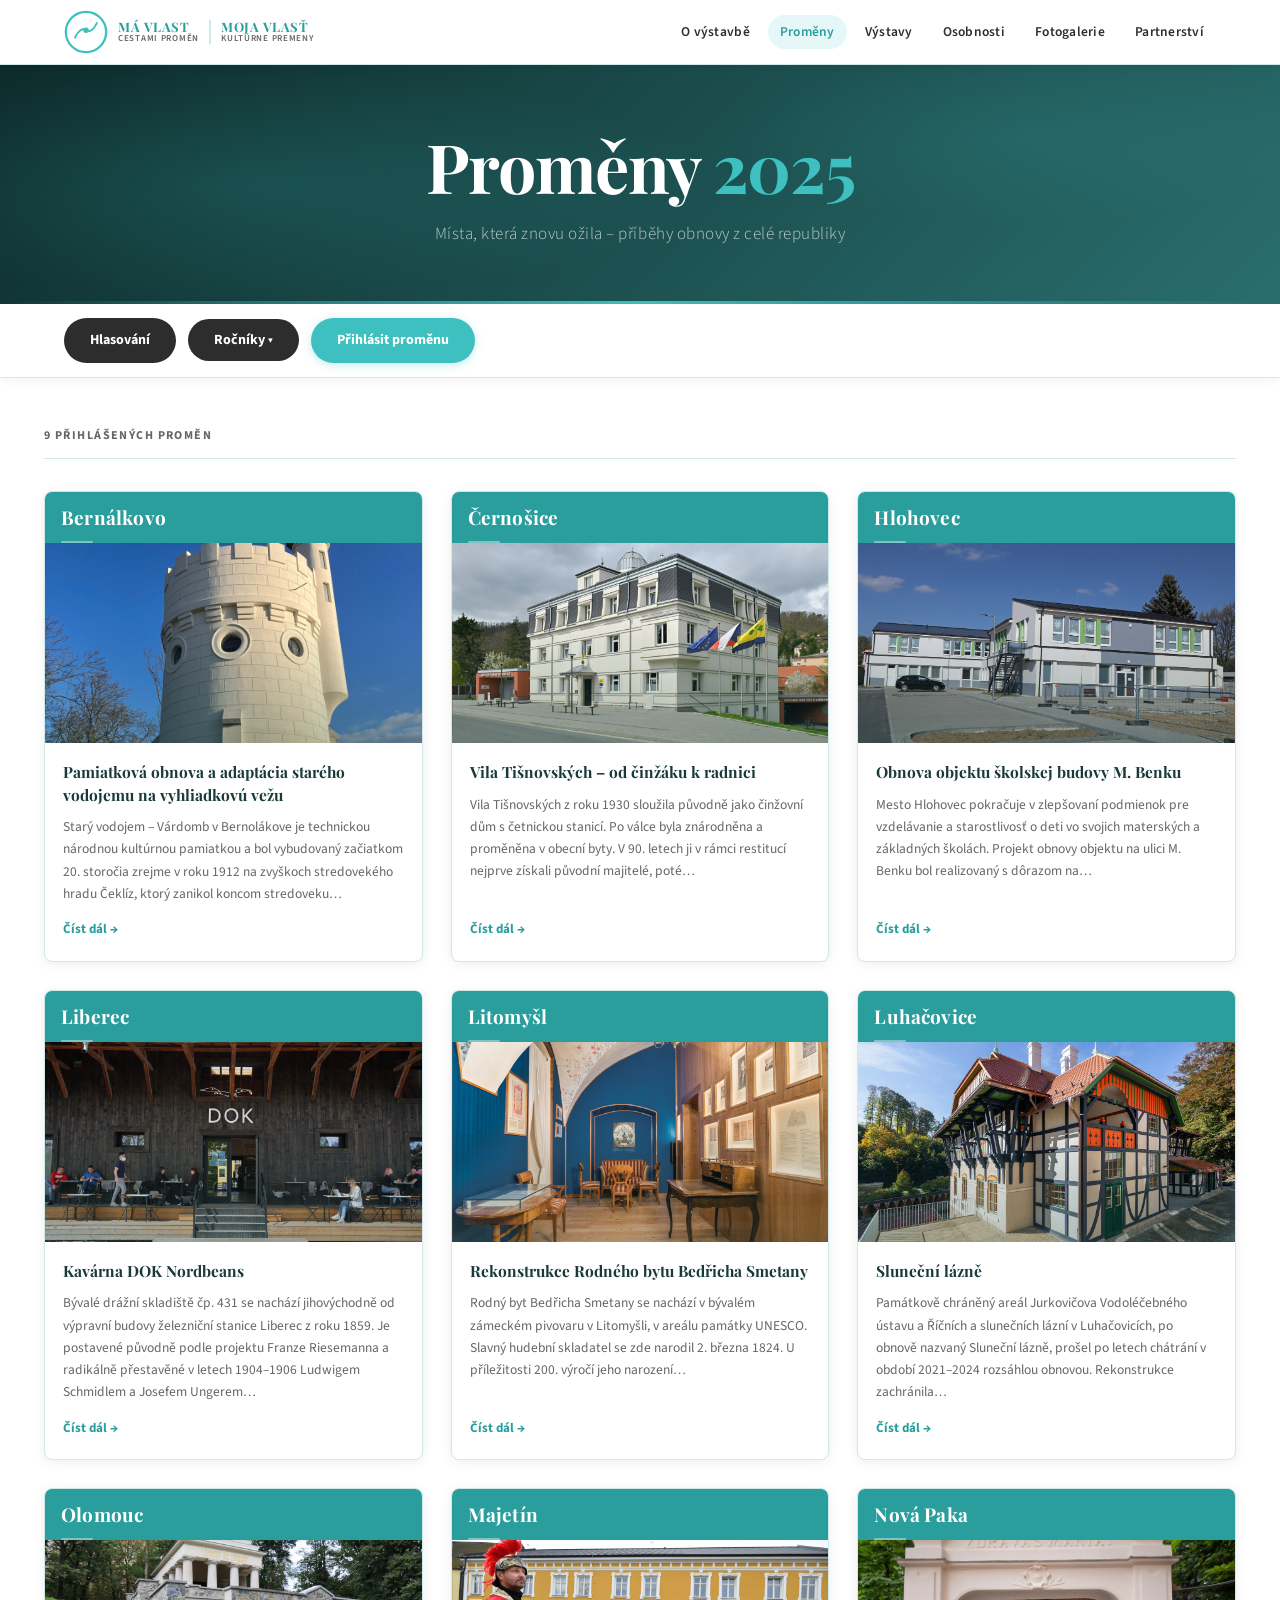
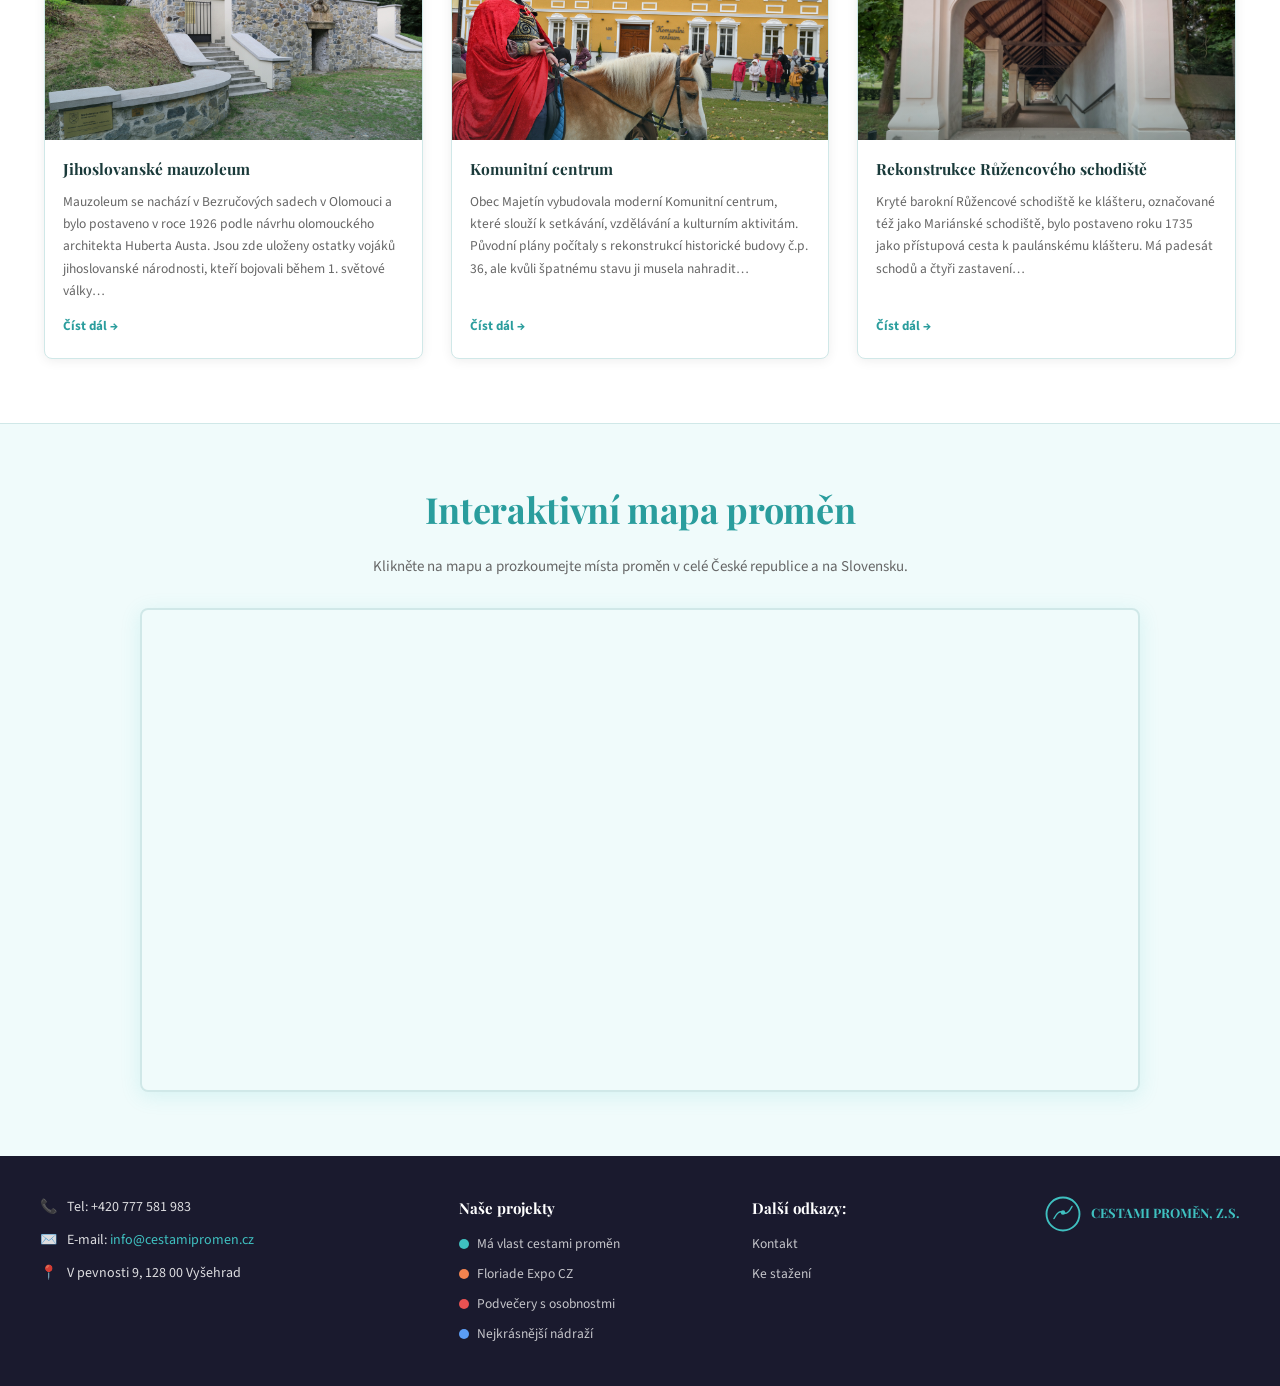
==== commit 1c6054be: "lol" ====
--- a/promeny.html
+++ b/promeny.html
@@ -92,7 +92,7 @@
       <!-- 1 Bernálkovo -->
       <article class="pcard" style="--delay:0s">
         <div class="pcard-city">Bernálkovo</div>
-        <div class="pcard-img" style="background-image:url('https://images.unsplash.com/photo-1570267933516-c61f2e4bbd51?w=700&q=80')">
+        <div class="pcard-img" style="background-image:url('img/promena1.jpg')">
           <div class="pcard-img-overlay"></div>
         </div>
         <div class="pcard-body">
@@ -105,7 +105,7 @@
       <!-- 2 Černošice -->
       <article class="pcard" style="--delay:0.05s">
         <div class="pcard-city">Černošice</div>
-        <div class="pcard-img" style="background-image:url('https://images.unsplash.com/photo-1600585154340-be6161a56a0c?w=700&q=80')">
+        <div class="pcard-img" style="background-image:url('img/promena2.jpg')">
           <div class="pcard-img-overlay"></div>
         </div>
         <div class="pcard-body">
@@ -118,7 +118,7 @@
       <!-- 3 Hlohovec -->
       <article class="pcard" style="--delay:0.1s">
         <div class="pcard-city">Hlohovec</div>
-        <div class="pcard-img" style="background-image:url('https://images.unsplash.com/photo-1580582932707-520aed937b7b?w=700&q=80')">
+        <div class="pcard-img" style="background-image:url('img/promena3.jpg')">
           <div class="pcard-img-overlay"></div>
         </div>
         <div class="pcard-body">
@@ -131,7 +131,7 @@
       <!-- 4 Liberec -->
       <article class="pcard" style="--delay:0.15s">
         <div class="pcard-city">Liberec</div>
-        <div class="pcard-img" style="background-image:url('https://images.unsplash.com/photo-1517248135467-4c7edcad34c4?w=700&q=80')">
+        <div class="pcard-img" style="background-image:url('img/promena4.jpg')">
           <div class="pcard-img-overlay"></div>
         </div>
         <div class="pcard-body">
@@ -144,7 +144,7 @@
       <!-- 5 Litomyšl -->
       <article class="pcard" style="--delay:0.2s">
         <div class="pcard-city">Litomyšl</div>
-        <div class="pcard-img" style="background-image:url('https://images.unsplash.com/photo-1599930113854-d6d7fd521f10?w=700&q=80')">
+        <div class="pcard-img" style="background-image:url('img/promena5.jpg')">
           <div class="pcard-img-overlay"></div>
         </div>
         <div class="pcard-body">
@@ -157,7 +157,7 @@
       <!-- 6 Luhačovice -->
       <article class="pcard" style="--delay:0.25s">
         <div class="pcard-city">Luhačovice</div>
-        <div class="pcard-img" style="background-image:url('https://images.unsplash.com/photo-1563293815-51dba7b38e5d?w=700&q=80')">
+        <div class="pcard-img" style="background-image:url('img/promena6.jpg')">
           <div class="pcard-img-overlay"></div>
         </div>
         <div class="pcard-body">
@@ -170,7 +170,7 @@
       <!-- 7 Olomouc -->
       <article class="pcard" style="--delay:0.3s">
         <div class="pcard-city">Olomouc</div>
-        <div class="pcard-img" style="background-image:url('https://images.unsplash.com/photo-1541364983171-a8ba01e95cfc?w=700&q=80')">
+        <div class="pcard-img" style="background-image:url('img/promena7.jpg')">
           <div class="pcard-img-overlay"></div>
         </div>
         <div class="pcard-body">
@@ -183,7 +183,7 @@
       <!-- 8 Majetín -->
       <article class="pcard" style="--delay:0.35s">
         <div class="pcard-city">Majetín</div>
-        <div class="pcard-img" style="background-image:url('https://images.unsplash.com/photo-1523217582562-09d0def993a6?w=700&q=80')">
+        <div class="pcard-img" style="background-image:url('img/promena8.jpg')">
           <div class="pcard-img-overlay"></div>
         </div>
         <div class="pcard-body">
@@ -196,7 +196,7 @@
       <!-- 9 Nová Paka -->
       <article class="pcard" style="--delay:0.4s">
         <div class="pcard-city">Nová Paka</div>
-        <div class="pcard-img" style="background-image:url('https://images.unsplash.com/photo-1548625149-720754953fe5?w=700&q=80')">
+        <div class="pcard-img" style="background-image:url('img/promena9.jpg')">
           <div class="pcard-img-overlay"></div>
         </div>
         <div class="pcard-body">
